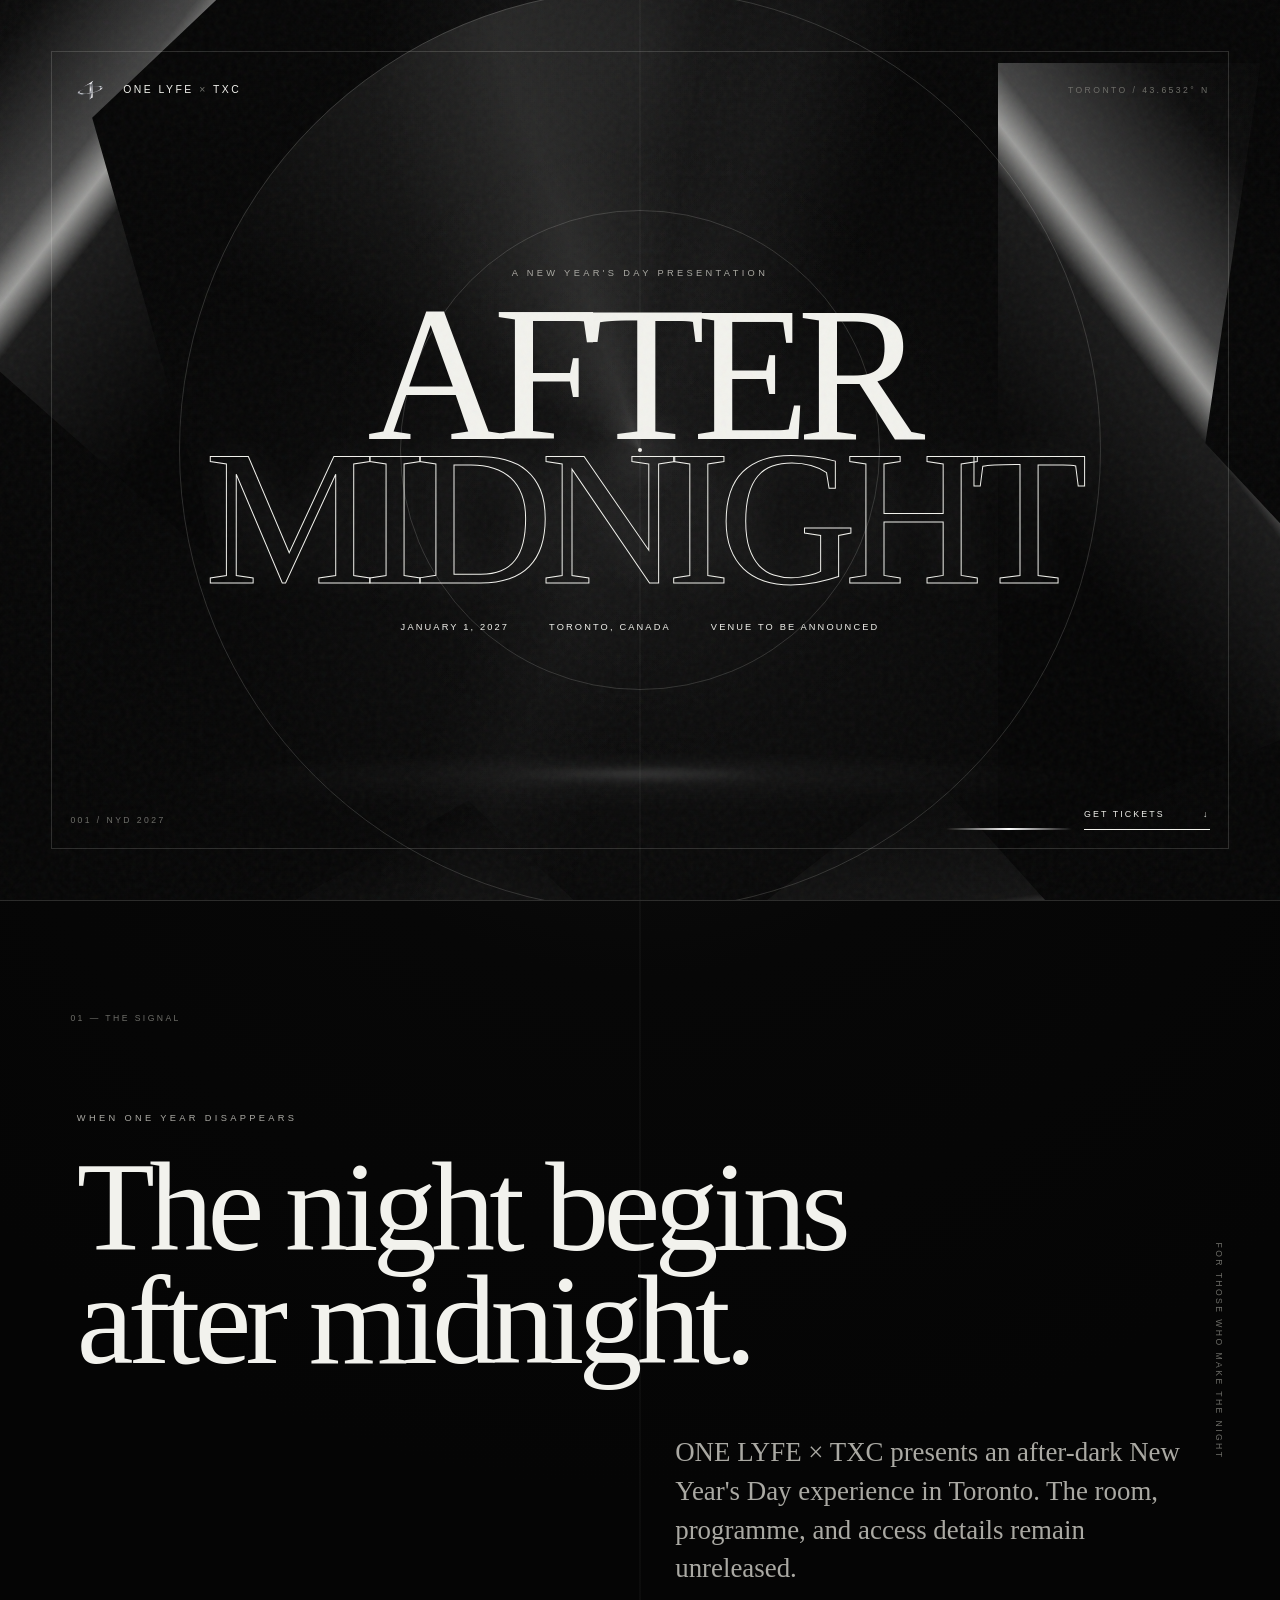
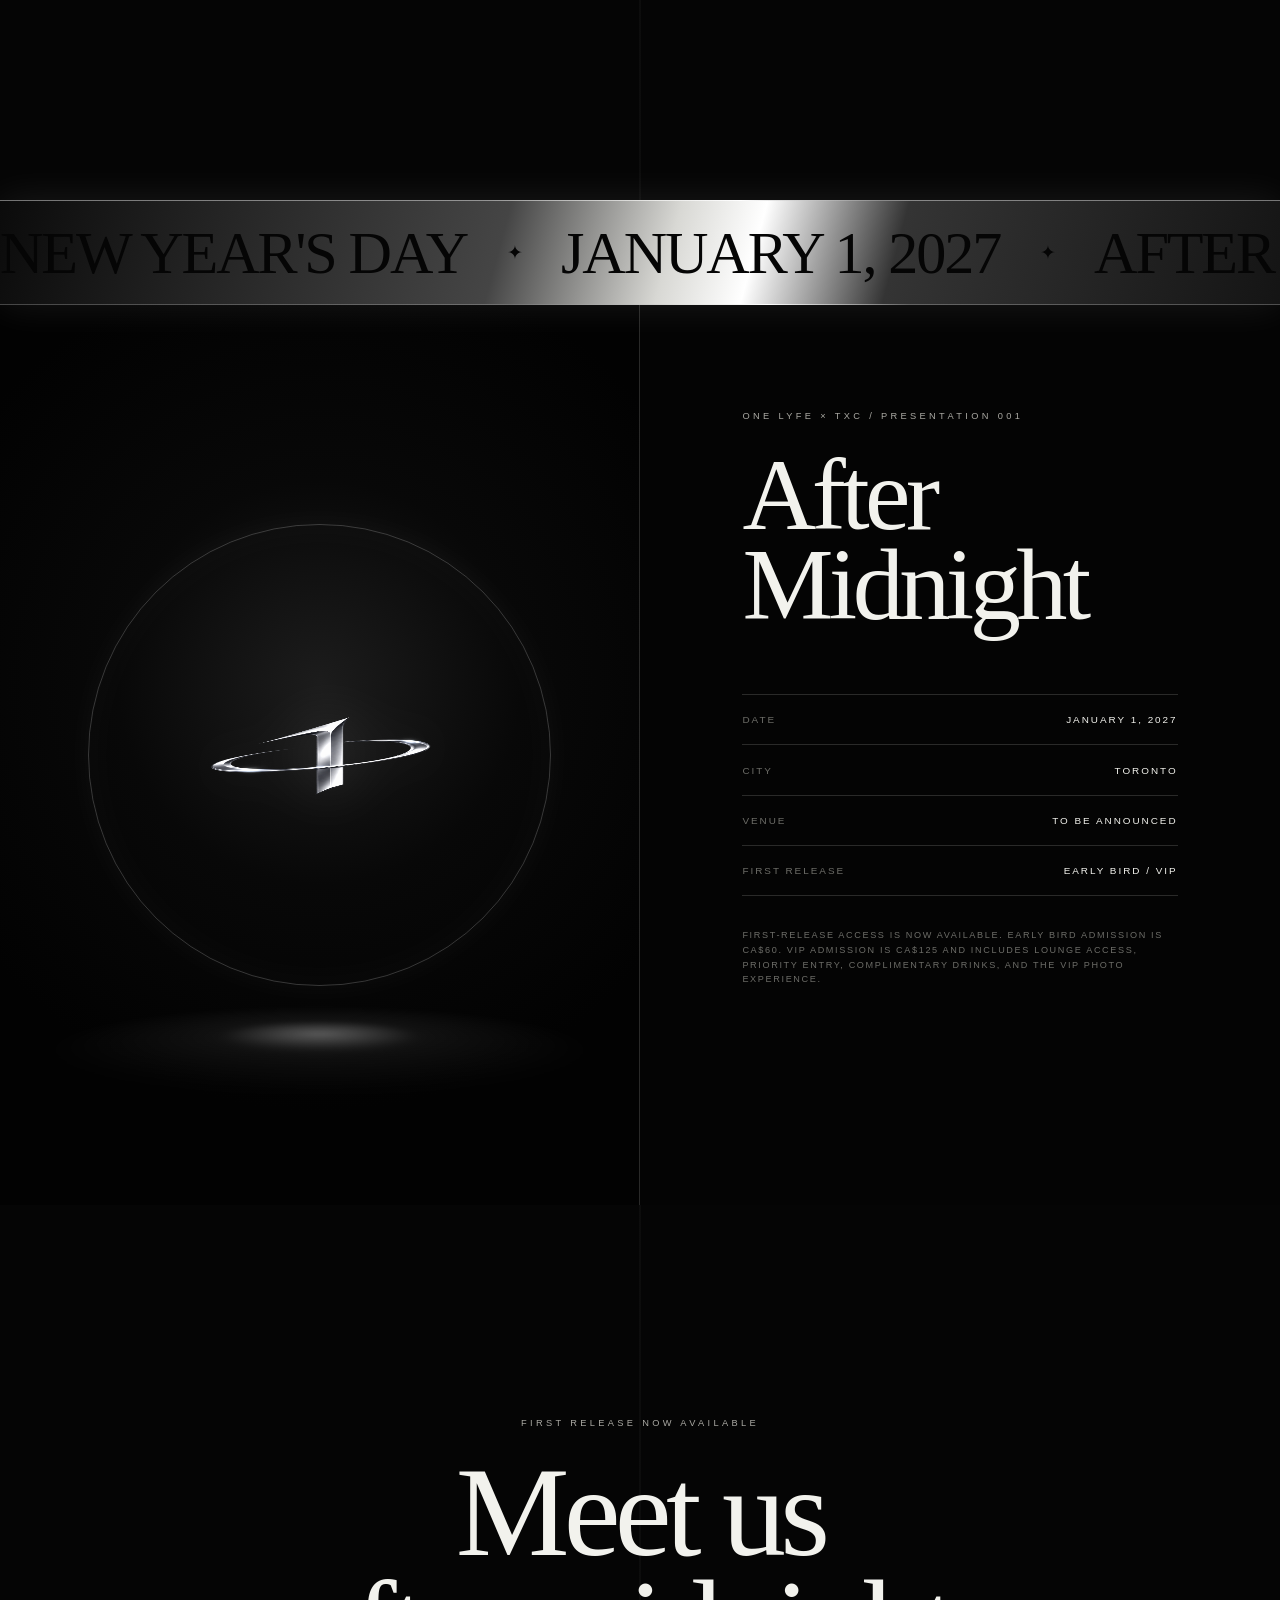
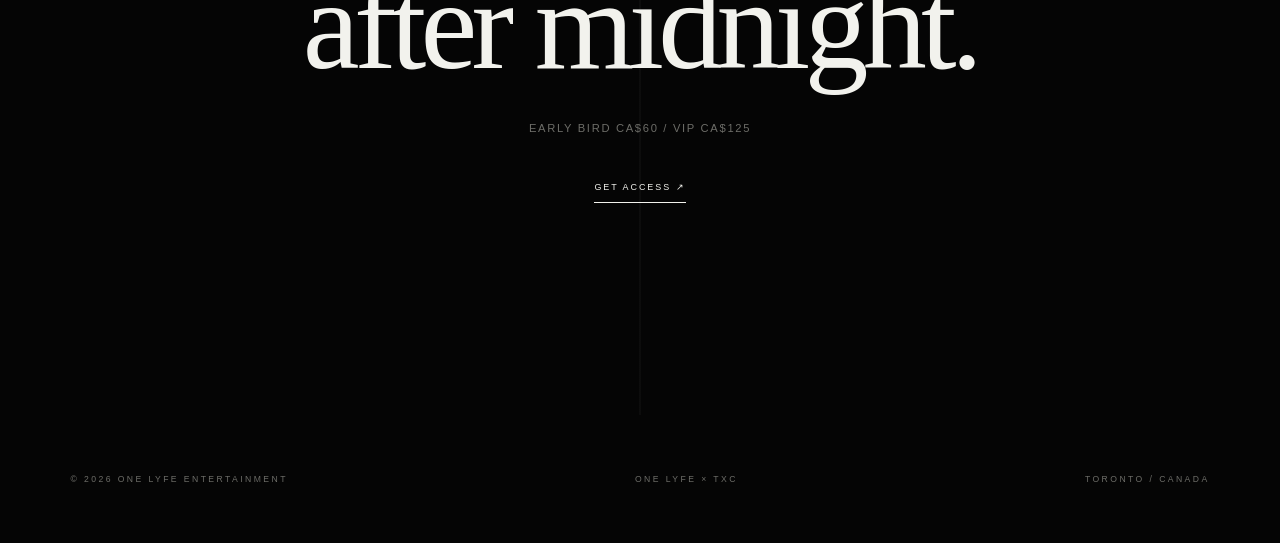
==== index.html @ 166ed33b "Refine ticket button markup" ====
<!doctype html>
<html lang="en">
  <head>
    <meta charset="UTF-8" />
    <meta name="viewport" content="width=device-width, initial-scale=1.0" />
    <meta name="description" content="AFTER MIDNIGHT — a New Year's Day 2027 presentation by ONE LYFE × TXC in Toronto." />
    <meta name="theme-color" content="#050505" />
    <meta property="og:title" content="AFTER MIDNIGHT — ONE LYFE × TXC" />
    <meta property="og:description" content="New Year's Day 2027. Toronto. Details to be announced." />
    <meta property="og:type" content="website" />
    <meta property="og:url" content="https://onelyfetxc.com/" />
    <meta property="og:image" content="https://onelyfetxc.com/orbital-logo.png" />
    <title>AFTER MIDNIGHT — ONE LYFE × TXC</title>
    <link rel="icon" href="orbital-logo.png" type="image/png" />
    <link rel="stylesheet" href="styles.css?v=20261118-1" />
    <script src="https://cdn.tickettailor.com/js/TTWidget.js" defer></script>
    <script src="script.js?v=20261118-1" defer></script>
  </head>
  <body>
    <a class="skip-link" href="#main">Skip to the event</a>
    <div class="experience-intro" aria-hidden="true">
      <img src="orbital-logo.png" alt="" width="120" height="120" />
      <p>Signal acquired</p>
      <span></span>
    </div>
    <div class="scroll-progress" aria-hidden="true"><span></span></div>
    <div class="cursor-aura" aria-hidden="true"></div>
    <div class="chrome-ambience" aria-hidden="true">
      <span class="chrome-fold chrome-fold-a"></span>
      <span class="chrome-fold chrome-fold-b"></span>
      <span class="chrome-fold chrome-fold-c"></span>
      <span class="chrome-horizon"></span>
    </div>
    <div class="grain" aria-hidden="true"></div>
    <header class="site-header">
      <a class="brand" href="#main" aria-label="ONE LYFE × TXC, home">
        <img src="orbital-logo.png" alt="" width="44" height="44" />
        <span>ONE LYFE <i>×</i> TXC</span>
      </a>
      <p>Toronto <span aria-hidden="true">/</span> 43.6532° N</p>
    </header>
    <main id="main">
      <section class="hero" aria-labelledby="event-title">
        <div class="orbit" aria-hidden="true">
          <span class="orbit-ring orbit-ring-outer"></span><span class="orbit-ring orbit-ring-inner"></span>
          <span class="orbit-sweep"></span><span class="orbit-point"></span>
        </div>
        <p class="eyebrow reveal">A New Year's Day presentation</p>
        <h1 id="event-title" class="reveal"><span>After</span><span class="outline">Midnight</span></h1>
        <div class="hero-meta reveal">
          <p>January 1, 2027</p><p>Toronto, Canada</p><p>Venue to be announced</p>
        </div>
        <a class="scroll-cue" href="#tickets"><span>Get tickets</span><span aria-hidden="true">↓</span></a>
        <p class="edition">001 / NYD 2027</p>
      </section>
      <section class="manifesto" id="details" aria-labelledby="manifesto-title">
        <div class="section-index" aria-hidden="true">01 — The signal</div>
        <div class="manifesto-copy">
          <p class="eyebrow" data-reveal>When one year disappears</p>
          <h2 id="manifesto-title" data-reveal>The night begins<br />after midnight.</h2>
          <p class="lede" data-reveal>ONE LYFE × TXC presents an after-dark New Year's Day experience in Toronto. The room, programme, and access details remain unreleased.</p>
        </div>
        <div class="vertical-note" aria-hidden="true">For those who make the night</div>
      </section>
      <div class="date-marquee" aria-hidden="true">
        <div class="date-marquee-track">
          <span>New Year's Day</span><i>✦</i><span>January 1, 2027</span><i>✦</i><span>After Midnight</span><i>✦</i>
          <span>New Year's Day</span><i>✦</i><span>January 1, 2027</span><i>✦</i><span>After Midnight</span><i>✦</i>
        </div>
      </div>
      <section class="event-card" aria-labelledby="event-details-title">
        <div class="event-card-mark" aria-hidden="true"><img src="orbital-logo.png" alt="" width="160" height="160" /></div>
        <div class="event-card-content">
          <p class="eyebrow" data-reveal>ONE LYFE × TXC / Presentation 001</p>
          <h2 id="event-details-title" data-reveal>After Midnight</h2>
          <dl data-reveal>
            <div><dt>Date</dt><dd>January 1, 2027</dd></div>
            <div><dt>City</dt><dd>Toronto</dd></div>
            <div><dt>Venue</dt><dd>To be announced</dd></div>
            <div><dt>First release</dt><dd>Early Bird / VIP</dd></div>
          </dl>
          <p class="status" data-reveal>First-release access is now available. Early Bird admission is CA$60. VIP admission is CA$125 and includes lounge access, priority entry, complimentary drinks, and the VIP photo experience.</p>
          <div class="ticket-actions" id="tickets" data-reveal>
            <a class="ticket-button" href="https://buytickets.at/onelyfetxc/2536275" target="_blank" rel="noopener" onclick="if(window.TTWidget){event.preventDefault();TTWidget.loadEvent('onelyfetxc',2536275,'website_widget');}"><span>Get tickets</span><span aria-hidden="true">↗</span></a>
            <p>Secure checkout and digital tickets by Ticket Tailor.</p>
          </div>
        </div>
      </section>
      <section class="closing" aria-labelledby="closing-title">
        <p class="eyebrow" data-reveal>First release now available</p>
        <h2 id="closing-title" data-reveal>Meet us<br />after midnight.</h2>
        <p data-reveal>Early Bird CA$60 / VIP CA$125</p>
        <a href="https://buytickets.at/onelyfetxc/2536275" target="_blank" rel="noopener" data-reveal onclick="if(window.TTWidget){event.preventDefault();TTWidget.loadEvent('onelyfetxc',2536275,'website_widget');}">Get access <span aria-hidden="true">↗</span></a>
      </section>
    </main>
    <footer class="site-footer">
      <p>© <span data-year>2026</span> ONE LYFE Entertainment</p><p>ONE LYFE × TXC</p><p>Toronto / Canada</p>
    </footer>
  </body>
</html>
---- styles.css ----
:root {
  --black: #050505; --white: #f2f2ed; --silver: #aaa9a3; --muted: #6d6d68;
  --line: rgba(242, 242, 237, 0.16); --edge: clamp(1.25rem, 4vw, 4.5rem);
  --scroll-progress: 0; --pointer-x: 50vw; --pointer-y: 50vh;
  --orbit-x: 0px; --orbit-y: 0px; --orbit-pointer-y: 0px; --title-x: 0px; --title-x-negative: 0px;
  color-scheme: dark;
}
* { box-sizing: border-box; }
html { scroll-behavior: smooth; background: var(--black); }
body { min-width: 20rem; margin: 0; overflow-x: hidden; background: radial-gradient(circle at 50% 15%, #111 0, #070707 26rem, var(--black) 58rem); color: var(--white); font-family: "Helvetica Neue", Helvetica, Arial, sans-serif; -webkit-font-smoothing: antialiased; }
body::before { content: ""; position: fixed; inset: 0; z-index: 20; pointer-events: none; border: 1px solid var(--line); margin: var(--edge); }
a { color: inherit; text-decoration: none; }
img { display: block; max-width: 100%; }
.skip-link { position: fixed; top: 1rem; left: 1rem; z-index: 100; padding: .75rem 1rem; background: var(--white); color: var(--black); transform: translateY(-200%); }
.skip-link:focus { transform: translateY(0); }
.experience-intro { position: fixed; inset: 0; z-index: 60; display: grid; place-content: center; justify-items: center; gap: 1.25rem; background: var(--black); pointer-events: none; animation: intro-exit 2.6s cubic-bezier(.76,0,.24,1) forwards; }
.experience-intro::before, .experience-intro::after { content: ""; position: absolute; inset: 50% auto auto 50%; width: min(38rem, 76vw); aspect-ratio: 1; border: 1px solid var(--line); border-radius: 50%; transform: translate(-50%, -50%) scale(.45); animation: intro-ring 1.7s cubic-bezier(.2,.8,.2,1) forwards; }
.experience-intro::after { width: min(22rem, 48vw); animation-delay: .12s; }
.experience-intro img { position: relative; z-index: 2; width: 6.5rem; animation: intro-mark 1.5s cubic-bezier(.2,.8,.2,1) both; }
.experience-intro p { position: relative; z-index: 2; margin: 0; color: var(--silver); font-size: .55rem; letter-spacing: .38em; text-transform: uppercase; animation: intro-copy 1.3s .2s ease both; }
.experience-intro > span { position: relative; z-index: 2; width: 9rem; height: 1px; overflow: hidden; background: var(--line); }
.experience-intro > span::after { content: ""; position: absolute; inset: 0; background: var(--white); transform: translateX(-100%); animation: intro-load 1.3s .15s cubic-bezier(.76,0,.24,1) forwards; }
.scroll-progress { position: fixed; top: 0; left: 0; right: 0; z-index: 40; height: 2px; pointer-events: none; }
.scroll-progress span { display: block; width: 100%; height: 100%; background: var(--white); transform: scaleX(var(--scroll-progress)); transform-origin: left; }
.cursor-aura { position: fixed; inset: 0; z-index: 1; pointer-events: none; opacity: .55; background: radial-gradient(30rem circle at var(--pointer-x) var(--pointer-y), rgba(255,255,255,.055), transparent 68%); transition: opacity .4s ease; }
.chrome-ambience { position: fixed; inset: 0; z-index: 0; overflow: hidden; pointer-events: none; isolation: isolate; }
.chrome-ambience::before { content: ""; position: absolute; inset: 0; background: radial-gradient(ellipse at 50% 5%, rgba(255,255,255,.08), transparent 31%), linear-gradient(112deg, transparent 43%, rgba(255,255,255,.025) 50%, transparent 57%); mix-blend-mode: screen; }
.chrome-fold { position: absolute; display: block; opacity: .64; background: linear-gradient(128deg, #020202 4%, #121212 28%, #686868 43%, #f2f2ef 47%, #262626 51%, #050505 72%); filter: drop-shadow(0 0 1.2rem rgba(255,255,255,.08)); }
.chrome-fold-a { top: -15%; left: -12%; width: 40vw; height: 78vh; clip-path: polygon(0 0, 100% 0, 48% 36%, 73% 100%, 22% 67%); animation: chrome-drift-a 14s ease-in-out infinite alternate; }
.chrome-fold-b { top: 7%; right: -14%; width: 36vw; height: 88vh; clip-path: polygon(43% 0, 100% 0, 100% 100%, 7% 78%, 55% 48%); transform: scaleX(-1); animation: chrome-drift-b 17s ease-in-out infinite alternate; }
.chrome-fold-c { left: 8%; bottom: -29%; width: 84vw; height: 45vh; opacity: .34; clip-path: polygon(0 63%, 34% 11%, 52% 56%, 77% 4%, 100% 72%, 100% 100%, 0 100%); background: linear-gradient(173deg, #050505 20%, #2d2d2d 47%, #f7f7f4 51%, #242424 55%, #030303 74%); animation: chrome-drift-c 12s ease-in-out infinite alternate; }
.chrome-horizon { position: absolute; left: 8%; right: 8%; bottom: 5%; height: 18%; opacity: .36; background: radial-gradient(ellipse at center, rgba(255,255,255,.55) 0, rgba(255,255,255,.09) 18%, transparent 58%); filter: blur(10px); transform: perspective(280px) rotateX(69deg); }
.site-header, main, .site-footer { position: relative; z-index: 2; }
.grain { position: fixed; inset: 0; z-index: 19; opacity: .16; pointer-events: none; background-image: url("data:image/svg+xml,%3Csvg viewBox='0 0 180 180' xmlns='http://www.w3.org/2000/svg'%3E%3Cfilter id='n'%3E%3CfeTurbulence type='fractalNoise' baseFrequency='.9' numOctaves='4' stitchTiles='stitch'/%3E%3C/filter%3E%3Crect width='100%25' height='100%25' filter='url(%23n)' opacity='.28'/%3E%3C/svg%3E"); }
.site-header { position: absolute; top: calc(var(--edge) + 1.15rem); left: calc(var(--edge) + 1.2rem); right: calc(var(--edge) + 1.2rem); z-index: 10; display: flex; align-items: center; justify-content: space-between; }
.brand { display: inline-flex; align-items: center; gap: .8rem; font-size: .65rem; font-weight: 500; letter-spacing: .24em; }
.brand img { width: 2.5rem; height: 2.5rem; object-fit: cover; }
.brand i { color: var(--muted); font-style: normal; }
.site-header > p, .site-footer, .edition, .section-index, .vertical-note { margin: 0; color: var(--muted); font-size: .54rem; letter-spacing: .28em; text-transform: uppercase; }
.hero { position: relative; min-height: 100svh; display: grid; align-content: center; justify-items: center; padding: calc(var(--edge) + 6rem) calc(var(--edge) + 2rem); overflow: hidden; isolation: isolate; text-align: center; }
.hero::before, .manifesto::before, .closing::before { content: ""; position: absolute; inset: 0; pointer-events: none; background: linear-gradient(90deg, transparent 49.95%, var(--line) 50%, transparent 50.05%); }
.eyebrow { position: relative; z-index: 2; margin: 0; color: var(--silver); font-size: .58rem; font-weight: 500; letter-spacing: .36em; text-transform: uppercase; }
.hero h1 { position: relative; z-index: 2; margin: 2.2rem 0 2.5rem; font-family: Didot, "Bodoni 72", "Times New Roman", serif; font-size: clamp(5rem, 15vw, 13.5rem); font-weight: 400; line-height: .65; letter-spacing: -.065em; text-transform: uppercase; }
.hero h1 span { display: block; transition: transform .8s cubic-bezier(.2,.8,.2,1); }
.hero h1 span:first-child { transform: translateX(var(--title-x)); }
.hero h1 span:last-child { transform: translateX(var(--title-x-negative)); }
.hero h1 .outline { margin-top: .1em; color: transparent; -webkit-text-stroke: 1px var(--white); text-shadow: 0 0 2.5rem rgba(255,255,255,.08); }
.hero-meta { position: relative; z-index: 2; display: flex; gap: 2.5rem; }
.hero-meta p { margin: 0; font-size: .58rem; letter-spacing: .23em; text-transform: uppercase; }
.orbit { position: absolute; inset: 0; display: grid; place-items: center; z-index: 0; transform: translate3d(var(--orbit-x), calc(var(--orbit-y) + var(--orbit-pointer-y)), 0); transition: transform .9s cubic-bezier(.2,.8,.2,1); will-change: transform; }
.orbit-ring { position: absolute; border: 1px solid var(--line); border-radius: 50%; }
.orbit-ring-outer { width: min(72vw, 58rem); aspect-ratio: 1; }
.orbit-ring-inner { width: min(38vw, 30rem); aspect-ratio: 1; }
.orbit-sweep { position: absolute; width: min(72vw, 58rem); aspect-ratio: 1; border-radius: 50%; background: conic-gradient(from 10deg, transparent 0 78%, rgba(242,242,237,.11) 92%, transparent 100%); animation: rotate 18s linear infinite; }
.orbit-point { width: 4px; height: 4px; border-radius: 50%; background: var(--white); box-shadow: 0 0 2.5rem 1rem rgba(255,255,255,.16); }
.scroll-cue { position: absolute; right: calc(var(--edge) + 1.2rem); bottom: calc(var(--edge) + 1.15rem); z-index: 2; display: flex; gap: 2.4rem; padding-bottom: .65rem; border-bottom: 1px solid var(--white); font-size: .55rem; letter-spacing: .24em; text-transform: uppercase; }
.scroll-cue::after { content: ""; position: absolute; left: 0; right: 0; bottom: -1px; height: 2px; background: linear-gradient(90deg, transparent, #fff, transparent); transform: translateX(-110%); animation: cue-glint 3.4s ease-in-out infinite; }
.edition { position: absolute; left: calc(var(--edge) + 1.2rem); bottom: calc(var(--edge) + 1.5rem); z-index: 2; }
.manifesto { position: relative; min-height: 100svh; display: grid; place-items: center; padding: 8rem max(var(--edge), 2rem); border-top: 1px solid var(--line); overflow: hidden; }
.manifesto-copy { position: relative; z-index: 2; width: min(72rem, 88vw); }
.manifesto h2, .closing h2, .event-card h2 { margin: 1.8rem 0 0; font-family: Didot, "Bodoni 72", "Times New Roman", serif; font-size: clamp(4rem, 10vw, 10rem); font-weight: 400; line-height: .88; letter-spacing: -.045em; }
.lede { width: min(33rem, 80%); margin: 3.5rem 0 0 auto; color: var(--silver); font-family: Didot, "Bodoni 72", "Times New Roman", serif; font-size: clamp(1.2rem, 2.1vw, 1.8rem); line-height: 1.45; }
.section-index { position: absolute; top: 7rem; left: calc(var(--edge) + 1.2rem); }
.vertical-note { position: absolute; right: calc(var(--edge) + .6rem); transform: rotate(90deg) translateX(50%); transform-origin: right center; }
.date-marquee { position: relative; z-index: 3; overflow: hidden; border-top: 1px solid rgba(255,255,255,.42); border-bottom: 1px solid rgba(255,255,255,.24); background: linear-gradient(105deg, #0b0b0b 0%, #454545 18%, #d8d8d4 24%, #fff 27%, #343434 32%, #101010 48%, #a5a5a2 68%, #f4f4f0 72%, #1b1b1b 78%, #080808 100%); background-size: 220% 100%; color: #050505; animation: chrome-shimmer 9s ease-in-out infinite alternate; box-shadow: 0 0 2.5rem rgba(255,255,255,.09); }
.date-marquee-track { width: max-content; display: flex; align-items: center; gap: 2.5rem; padding: 1.35rem 0; font-family: Didot, "Bodoni 72", "Times New Roman", serif; font-size: clamp(2.2rem, 4.7vw, 5.3rem); line-height: 1; letter-spacing: -.035em; text-transform: uppercase; animation: marquee 22s linear infinite; }
.date-marquee-track span { white-space: nowrap; }
.date-marquee-track i { font-family: inherit; font-size: .32em; font-style: normal; }
.event-card { min-height: 100svh; display: grid; grid-template-columns: 1fr 1fr; background: rgba(5,5,5,.82); backdrop-filter: blur(16px); }
.event-card-mark { position: relative; display: grid; place-items: center; overflow: hidden; border-right: 1px solid var(--line); background: radial-gradient(circle at 50% 42%, #1c1c1c 0, #080808 33%, #020202 70%); }
.event-card-mark::before { content: ""; position: absolute; width: 72%; aspect-ratio: 1; border: 1px solid rgba(255,255,255,.2); border-radius: 50%; box-shadow: inset 0 0 3rem rgba(255,255,255,.03), 0 0 2rem rgba(255,255,255,.04); animation: mark-pulse 7s ease-in-out infinite; }
.event-card-mark::after { content: ""; position: absolute; left: 8%; right: 8%; bottom: 7%; height: 24%; background: radial-gradient(ellipse at center, rgba(255,255,255,.35), rgba(255,255,255,.055) 26%, transparent 66%); filter: blur(7px); transform: perspective(250px) rotateX(68deg); animation: floor-breathe 6s ease-in-out infinite; }
.event-card-mark img { position: relative; z-index: 2; width: min(22rem, 70%); filter: contrast(1.2) drop-shadow(0 0 1.8rem rgba(255,255,255,.16)); animation: mark-float 6s ease-in-out infinite; }
.event-card-content { align-self: center; padding: clamp(3rem, 8vw, 9rem); }
.event-card h2 { font-size: clamp(4rem, 8vw, 8rem); }
dl { margin: 4rem 0 0; border-top: 1px solid var(--line); }
dl div { display: grid; grid-template-columns: 8rem 1fr; gap: 2rem; padding: 1.2rem 0; border-bottom: 1px solid var(--line); }
dt, dd { margin: 0; font-size: .62rem; letter-spacing: .2em; text-transform: uppercase; }
dt { color: var(--muted); }
dd { text-align: right; }
.status { margin: 2rem 0 0; color: var(--muted); font-size: .57rem; line-height: 1.6; letter-spacing: .18em; text-transform: uppercase; }

.ticket-actions { margin-top: 2.2rem; }
.ticket-button { position: relative; display: flex; align-items: center; justify-content: space-between; gap: 2rem; width: 100%; padding: 1.2rem 1.35rem; overflow: hidden; border: 1px solid rgba(255,255,255,.55); background: var(--white); color: var(--black); font-size: .62rem; font-weight: 600; letter-spacing: .24em; text-transform: uppercase; transition: color .35s ease, background .35s ease, border-color .35s ease; }
.ticket-button::before { content: ""; position: absolute; inset: 0; background: linear-gradient(105deg, #111 0%, #858585 42%, #f7f7f4 49%, #383838 57%, #080808 100%); transform: translateX(-102%); transition: transform .55s cubic-bezier(.16,1,.3,1); }
.ticket-button span, .ticket-button::after { position: relative; z-index: 1; }
.ticket-button::after { content: "GET TICKETS"; }
.ticket-button:hover, .ticket-button:focus-visible { color: var(--white); border-color: var(--white); background: #111; }
.ticket-button:hover::before, .ticket-button:focus-visible::before { transform: translateX(0); }
.ticket-actions > p { margin: .85rem 0 0; color: var(--muted); font-size: .5rem; line-height: 1.6; letter-spacing: .17em; text-transform: uppercase; }

.closing { position: relative; min-height: 90svh; display: grid; place-content: center; padding: 8rem max(var(--edge), 2rem); text-align: center; overflow: hidden; }
.closing h2 { position: relative; z-index: 2; }
.closing h2 + p { position: relative; z-index: 2; margin: 2.5rem 0 0; color: var(--muted); font-size: .7rem; letter-spacing: .15em; text-transform: uppercase; }
.closing a { position: relative; z-index: 2; width: max-content; margin: 3rem auto 0; padding-bottom: .65rem; border-bottom: 1px solid var(--white); font-size: .56rem; letter-spacing: .22em; text-transform: uppercase; }
.site-footer { min-height: 8rem; display: flex; align-items: center; justify-content: space-between; gap: 1rem; padding: 2rem calc(var(--edge) + 1.2rem); }
.site-footer p { margin: 0; }
.js [data-reveal] { opacity: 0; transform: translateY(2.5rem); transition: opacity .9s ease, transform 1.1s cubic-bezier(.16,1,.3,1); }
.js [data-reveal].is-visible { opacity: 1; transform: translateY(0); }
.js [data-reveal]:nth-child(2) { transition-delay: .08s; }
.js [data-reveal]:nth-child(3) { transition-delay: .16s; }
.reveal { animation: arrive 1.2s cubic-bezier(.2,.8,.2,1) both; }
.hero h1 { animation-delay: .12s; }
.hero-meta { animation-delay: .24s; }
@keyframes arrive { from { opacity: 0; transform: translateY(1.2rem); } to { opacity: 1; transform: translateY(0); } }
@keyframes rotate { to { transform: rotate(360deg); } }
@keyframes intro-exit { 0%, 70% { opacity: 1; visibility: visible; } 99% { opacity: 0; visibility: visible; } 100% { opacity: 0; visibility: hidden; } }
@keyframes intro-ring { from { opacity: 0; transform: translate(-50%, -50%) scale(.35); } to { opacity: 1; transform: translate(-50%, -50%) scale(1); } }
@keyframes intro-mark { from { opacity: 0; transform: scale(.6) rotate(-18deg); } to { opacity: 1; transform: scale(1) rotate(0); } }
@keyframes intro-copy { from { opacity: 0; letter-spacing: .8em; } to { opacity: 1; letter-spacing: .38em; } }
@keyframes intro-load { to { transform: translateX(0); } }
@keyframes marquee { to { transform: translateX(-50%); } }
@keyframes mark-pulse { 0%, 100% { transform: scale(.86); opacity: .35; } 50% { transform: scale(1.12); opacity: .9; } }
@keyframes mark-float { 0%, 100% { transform: translateY(-.8rem) rotate(-1.5deg); } 50% { transform: translateY(.8rem) rotate(1.5deg); } }
@keyframes floor-breathe { 0%, 100% { opacity: .36; transform: perspective(250px) rotateX(68deg) scale(.92); } 50% { opacity: .82; transform: perspective(250px) rotateX(68deg) scale(1.06); } }
@keyframes chrome-drift-a { to { transform: translate3d(2vw, 2vh, 0) rotate(1.5deg); } }
@keyframes chrome-drift-b { to { transform: translate3d(-2vw, 1.5vh, 0) scaleX(-1) rotate(-1deg); } }
@keyframes chrome-drift-c { to { transform: translate3d(0, -2vh, 0) scale(1.02); } }
@keyframes chrome-shimmer { from { background-position: 0% 50%; } to { background-position: 100% 50%; } }
@keyframes cue-glint { 0%, 45% { transform: translateX(-110%); } 75%, 100% { transform: translateX(110%); } }
:focus-visible { outline: 2px solid currentColor; outline-offset: 5px; }
@media (max-width: 760px) {
  :root { --edge: .8rem; }
  body::before { margin: var(--edge); }
  .site-header { top: 1.6rem; left: 1.65rem; right: 1.65rem; }
  .site-header > p { display: none; }
  .cursor-aura { display: none; }
  .chrome-fold-a { left: -38%; width: 82vw; opacity: .42; }
  .chrome-fold-b { right: -42%; width: 78vw; opacity: .42; }
  .chrome-fold-c { left: -18%; width: 136vw; opacity: .26; }
  .experience-intro img { width: 5rem; }
  .hero { padding: 8rem 1.6rem 9rem; }
  .hero h1 { font-size: clamp(3.6rem, 18vw, 5.75rem); line-height: .72; }
  .hero h1 .outline { margin: .1em 0 0; }
  .hero-meta { flex-direction: column; gap: .7rem; }
  .hero-meta p:nth-child(3) { color: var(--muted); }
  .orbit-ring-outer, .orbit-sweep { width: 120vw; }
  .orbit-ring-inner { width: 72vw; }
  .edition { display: none; }
  .scroll-cue { right: 1.7rem; left: 1.7rem; justify-content: space-between; }
  .manifesto { padding-left: 2rem; padding-right: 2rem; }
  .manifesto-copy { width: 100%; }
  .manifesto h2 { font-size: clamp(3.6rem, 17vw, 6rem); }
  .lede { width: 92%; margin-top: 2.5rem; }
  .section-index { top: 3rem; left: 2rem; }
  .vertical-note { display: none; }
  .event-card { grid-template-columns: 1fr; }
  .event-card-mark { min-height: 55svh; border-right: 0; border-bottom: 1px solid var(--line); }
  .event-card-mark img { width: min(15rem, 70%); }
  .event-card-content { padding: 5rem 2rem; }
  .event-card h2 { font-size: clamp(3.8rem, 17vw, 6rem); }
  dl div { grid-template-columns: 6rem 1fr; gap: 1rem; }
  .closing h2 { font-size: clamp(4rem, 18vw, 6.5rem); }
  .site-footer { min-height: 10rem; flex-direction: column; justify-content: center; text-align: center; }
  .site-footer p:nth-child(2) { order: -1; color: var(--silver); }
}
@media (prefers-reduced-motion: reduce) {
  html { scroll-behavior: auto; }
  *, *::before, *::after { animation-duration: .01ms !important; animation-iteration-count: 1 !important; }
  .experience-intro { display: none; }
  .orbit, .hero h1 span { transform: none !important; transition: none !important; }
  .js [data-reveal] { opacity: 1; transform: none; transition: none; }
}
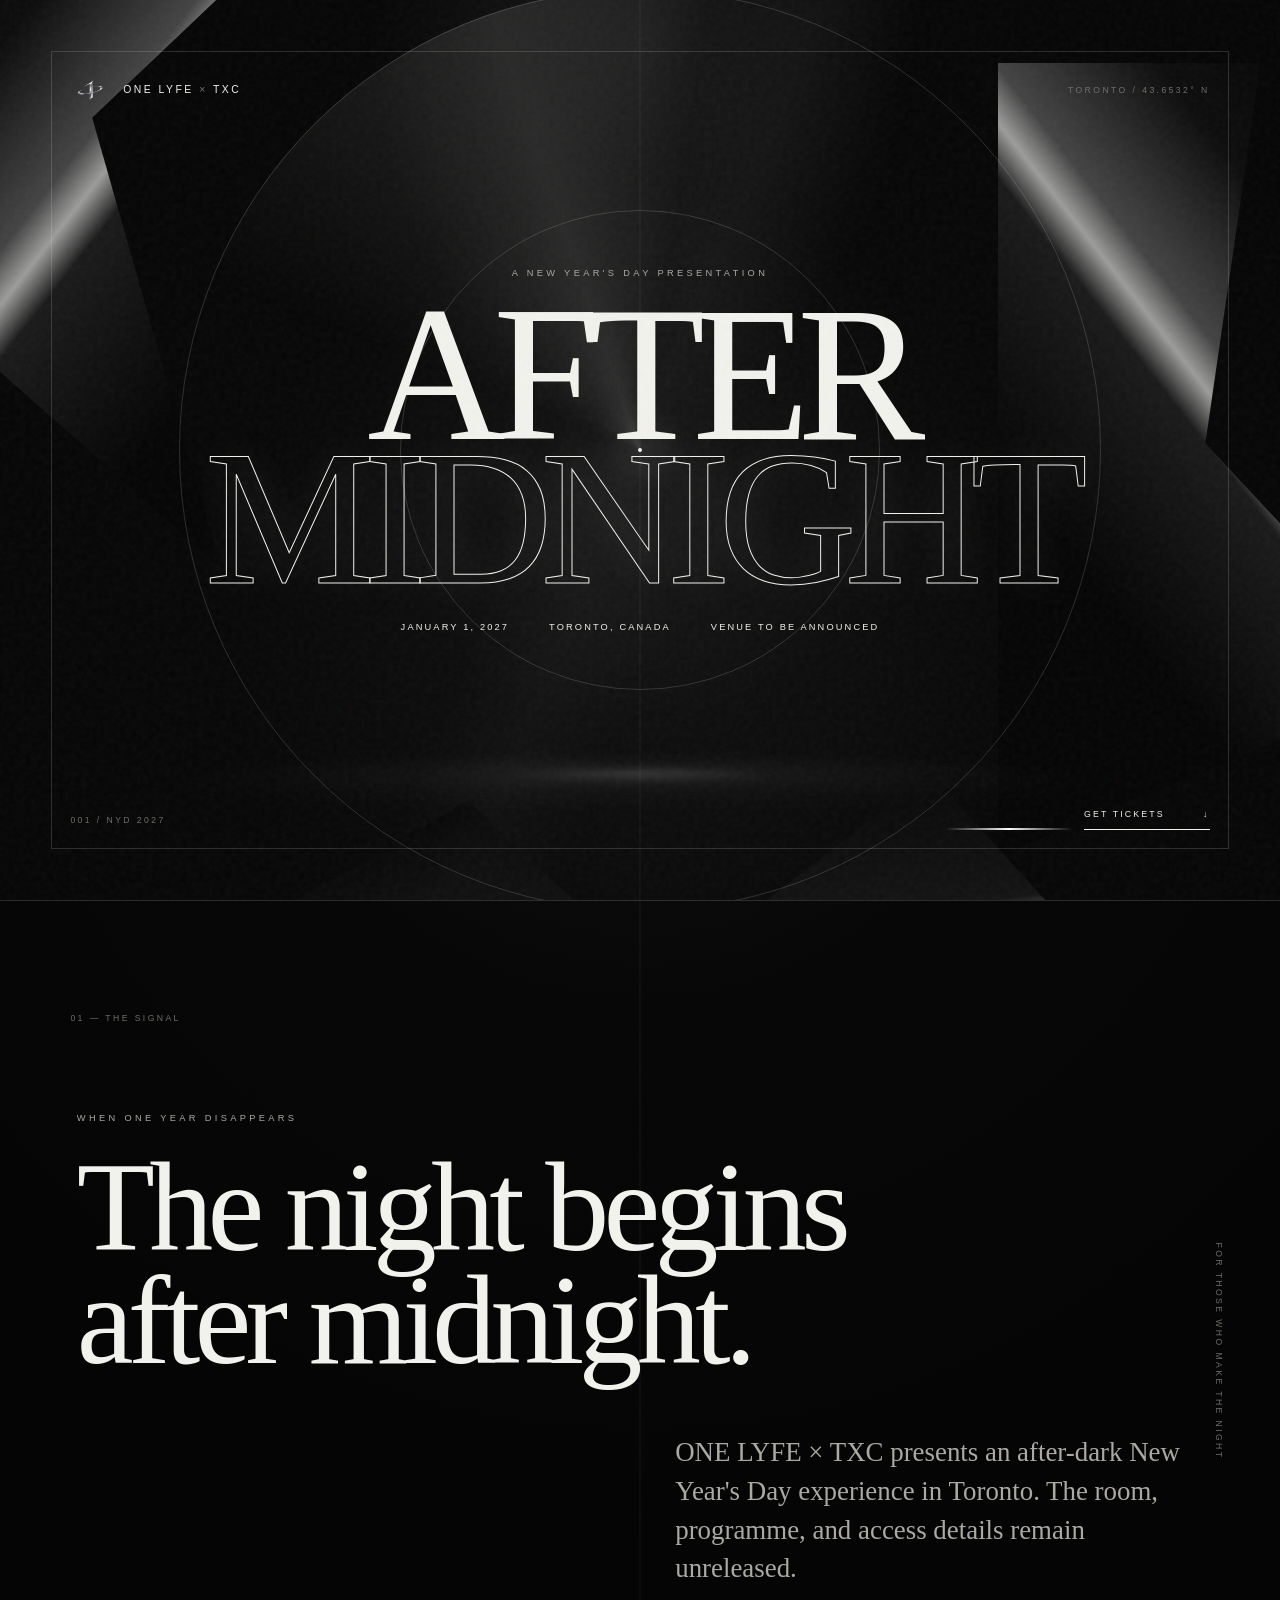
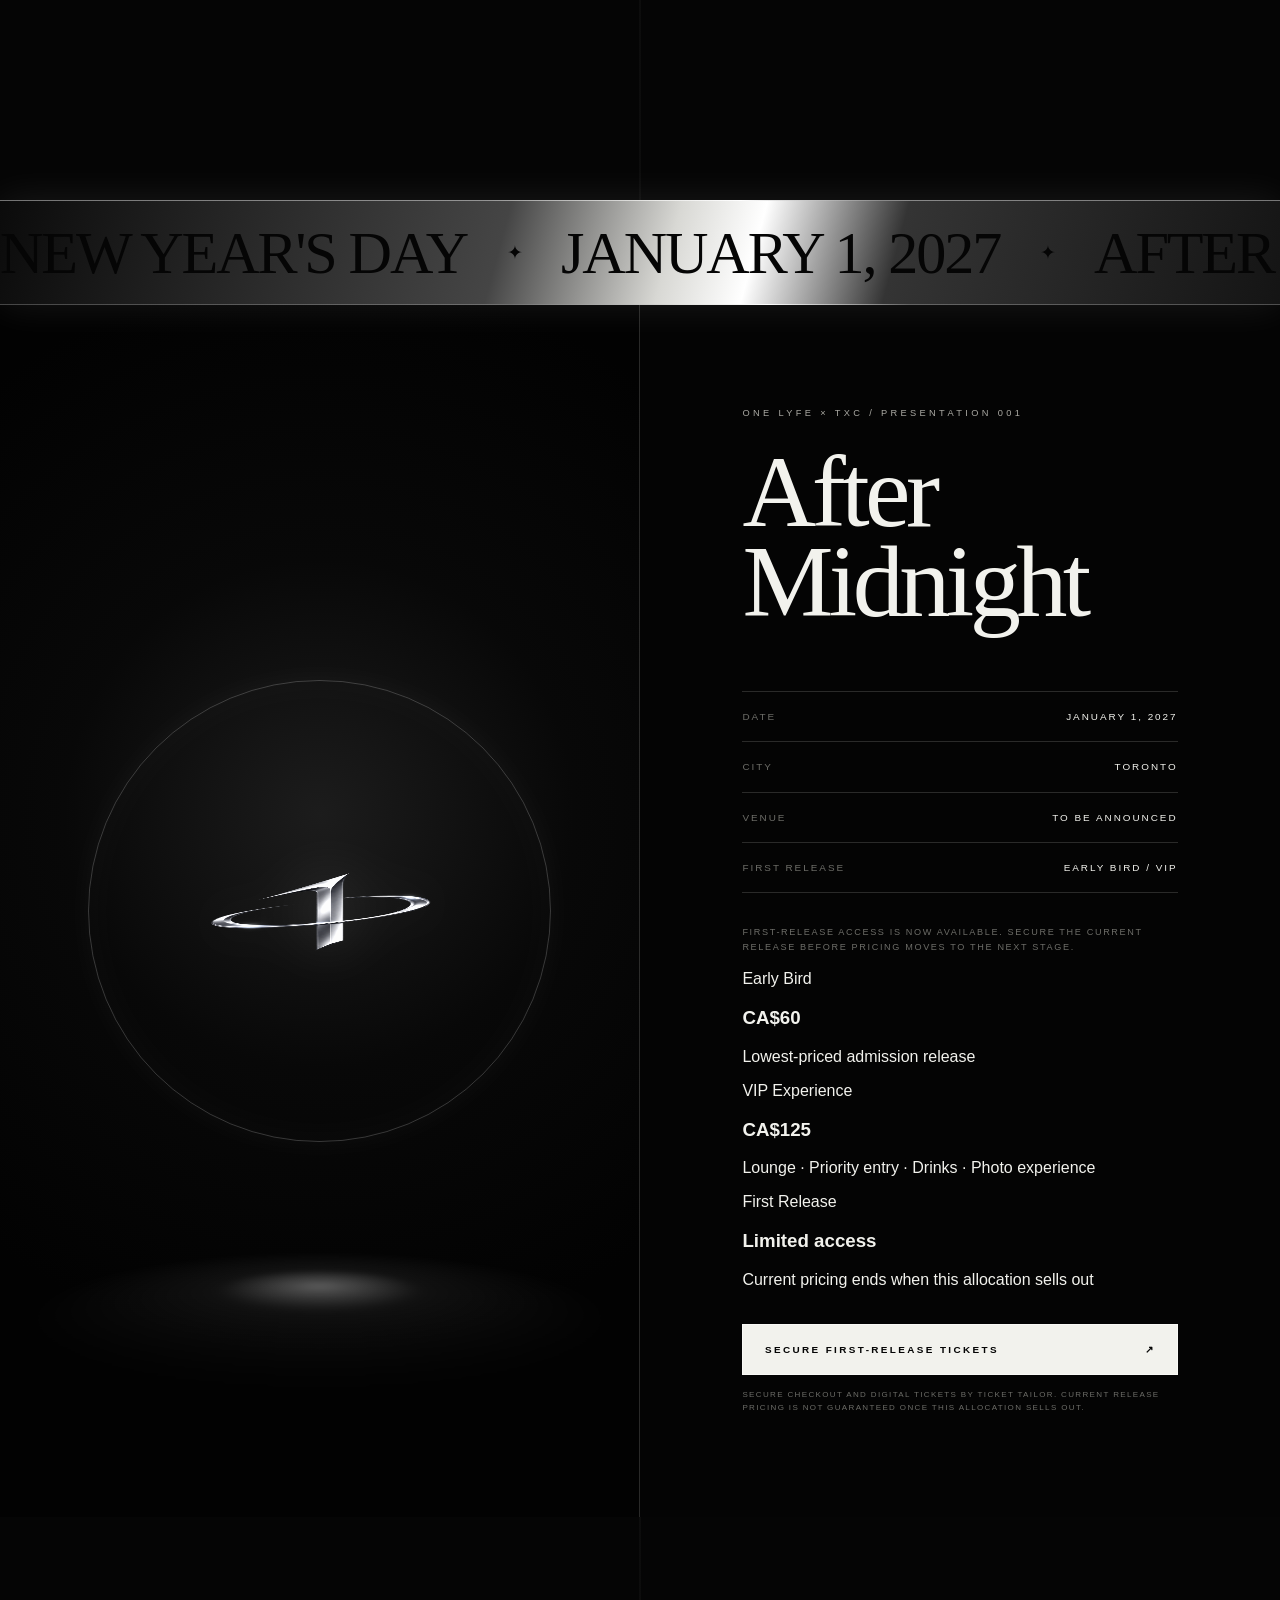
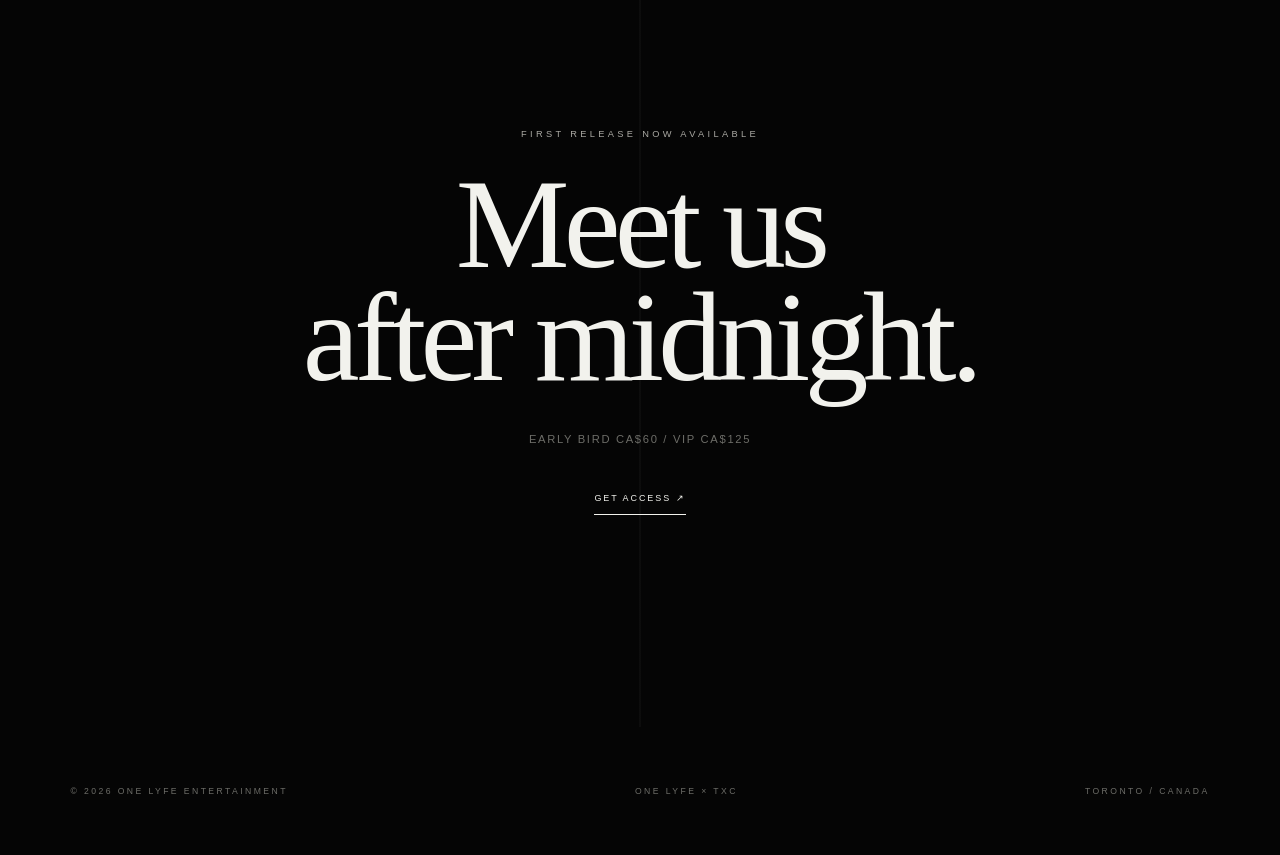
==== commit 488cac46: "Add first-release ticket incentives" ====
--- a/index.html
+++ b/index.html
@@ -12,7 +12,7 @@
     <meta property="og:image" content="https://onelyfetxc.com/orbital-logo.png" />
     <title>AFTER MIDNIGHT — ONE LYFE × TXC</title>
     <link rel="icon" href="orbital-logo.png" type="image/png" />
-    <link rel="stylesheet" href="styles.css?v=20261118-1" />
+    <link rel="stylesheet" href="styles.css?v=20261118-2" />
     <script src="https://cdn.tickettailor.com/js/TTWidget.js" defer></script>
     <script src="script.js?v=20261118-1" defer></script>
   </head>
@@ -79,10 +79,27 @@
             <div><dt>Venue</dt><dd>To be announced</dd></div>
             <div><dt>First release</dt><dd>Early Bird / VIP</dd></div>
           </dl>
-          <p class="status" data-reveal>First-release access is now available. Early Bird admission is CA$60. VIP admission is CA$125 and includes lounge access, priority entry, complimentary drinks, and the VIP photo experience.</p>
+          <p class="status" data-reveal>First-release access is now available. Secure the current release before pricing moves to the next stage.</p>
+          <div class="ticket-incentives" data-reveal>
+            <article>
+              <p>Early Bird</p>
+              <h3>CA$60</h3>
+              <span>Lowest-priced admission release</span>
+            </article>
+            <article>
+              <p>VIP Experience</p>
+              <h3>CA$125</h3>
+              <span>Lounge · Priority entry · Drinks · Photo experience</span>
+            </article>
+            <article class="release-note">
+              <p>First Release</p>
+              <h3>Limited access</h3>
+              <span>Current pricing ends when this allocation sells out</span>
+            </article>
+          </div>
           <div class="ticket-actions" id="tickets" data-reveal>
-            <a class="ticket-button" href="https://buytickets.at/onelyfetxc/2536275" target="_blank" rel="noopener" onclick="if(window.TTWidget){event.preventDefault();TTWidget.loadEvent('onelyfetxc',2536275,'website_widget');}"><span>Get tickets</span><span aria-hidden="true">↗</span></a>
-            <p>Secure checkout and digital tickets by Ticket Tailor.</p>
+            <a class="ticket-button" href="https://buytickets.at/onelyfetxc/2536275" target="_blank" rel="noopener" onclick="if(window.TTWidget){event.preventDefault();TTWidget.loadEvent('onelyfetxc',2536275,'website_widget');}"><span>Secure first-release tickets</span><span aria-hidden="true">↗</span></a>
+            <p>Secure checkout and digital tickets by Ticket Tailor. Current release pricing is not guaranteed once this allocation sells out.</p>
           </div>
         </div>
       </section>
--- a/styles.css
+++ b/styles.css
@@ -83,8 +83,7 @@
 .ticket-actions { margin-top: 2.2rem; }
 .ticket-button { position: relative; display: flex; align-items: center; justify-content: space-between; gap: 2rem; width: 100%; padding: 1.2rem 1.35rem; overflow: hidden; border: 1px solid rgba(255,255,255,.55); background: var(--white); color: var(--black); font-size: .62rem; font-weight: 600; letter-spacing: .24em; text-transform: uppercase; transition: color .35s ease, background .35s ease, border-color .35s ease; }
 .ticket-button::before { content: ""; position: absolute; inset: 0; background: linear-gradient(105deg, #111 0%, #858585 42%, #f7f7f4 49%, #383838 57%, #080808 100%); transform: translateX(-102%); transition: transform .55s cubic-bezier(.16,1,.3,1); }
-.ticket-button span, .ticket-button::after { position: relative; z-index: 1; }
-.ticket-button::after { content: "GET TICKETS"; }
+.ticket-button span { position: relative; z-index: 1; }
 .ticket-button:hover, .ticket-button:focus-visible { color: var(--white); border-color: var(--white); background: #111; }
 .ticket-button:hover::before, .ticket-button:focus-visible::before { transform: translateX(0); }
 .ticket-actions > p { margin: .85rem 0 0; color: var(--muted); font-size: .5rem; line-height: 1.6; letter-spacing: .17em; text-transform: uppercase; }
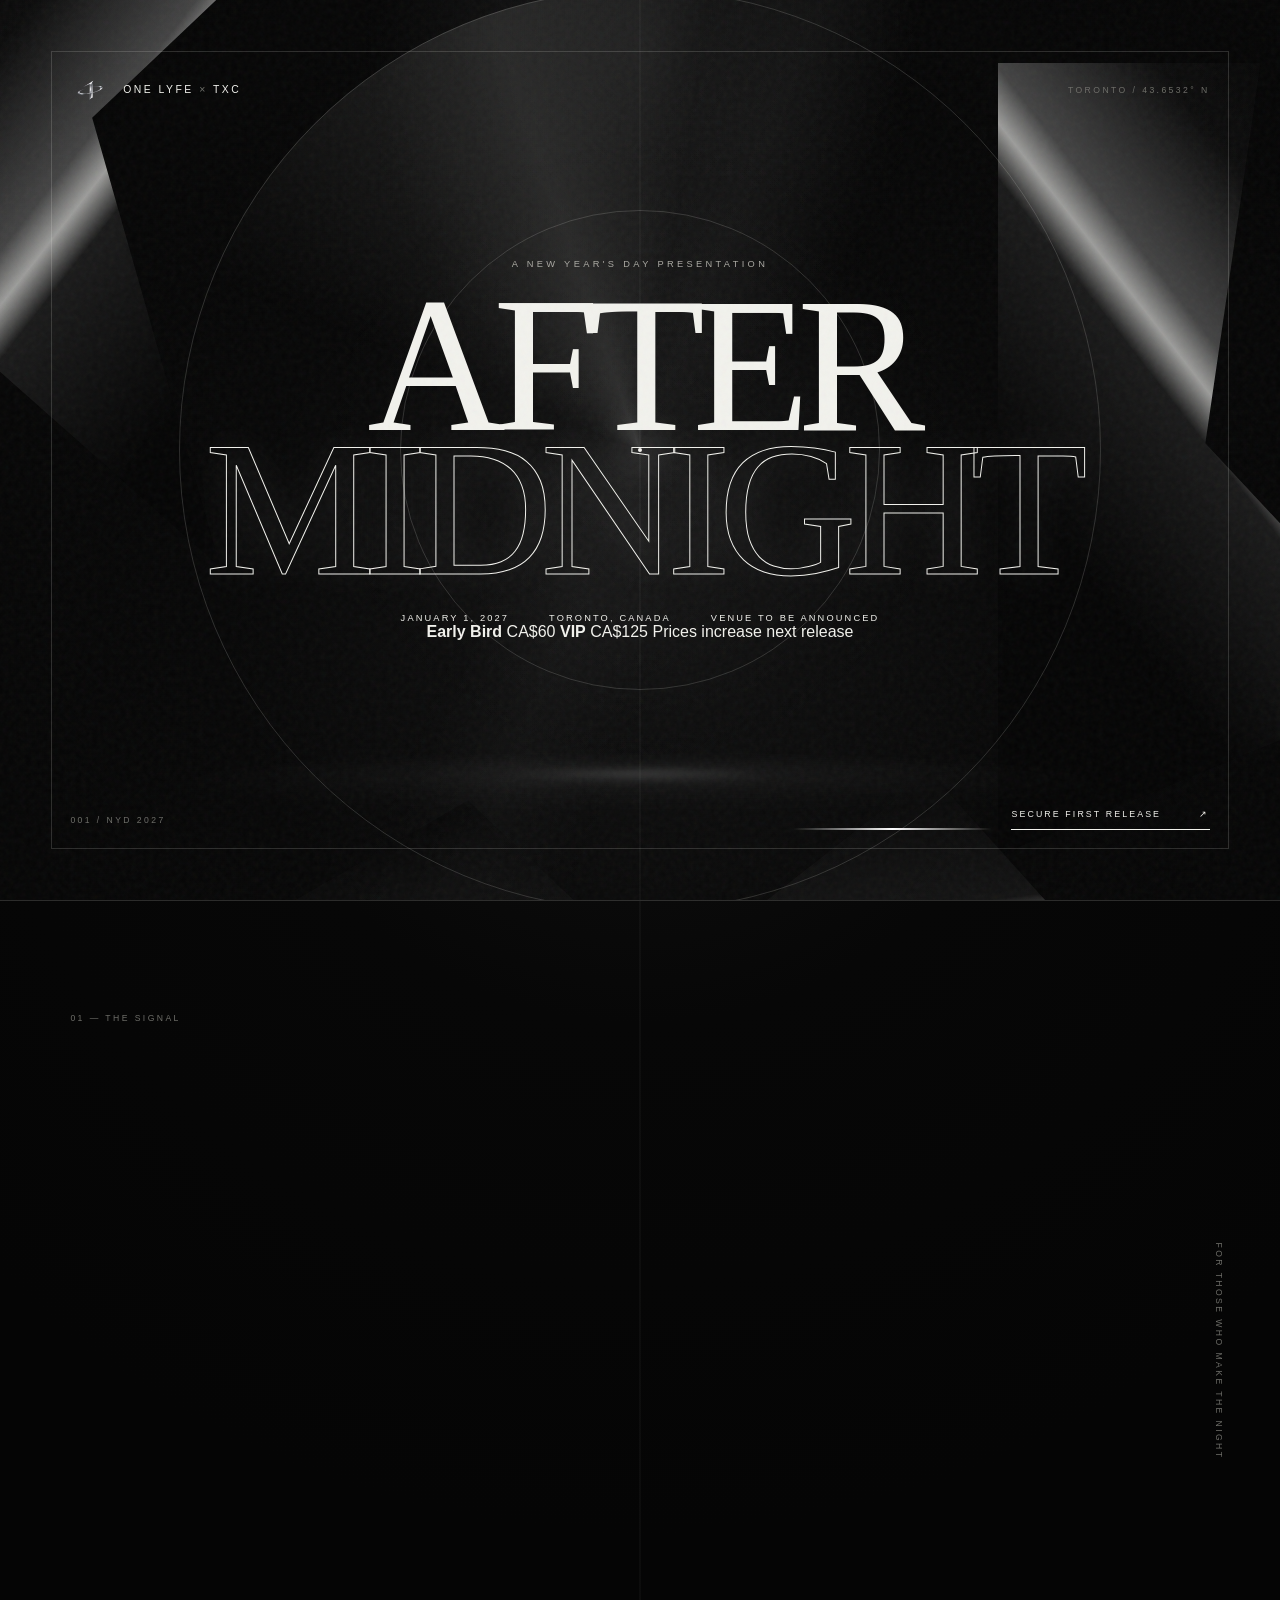
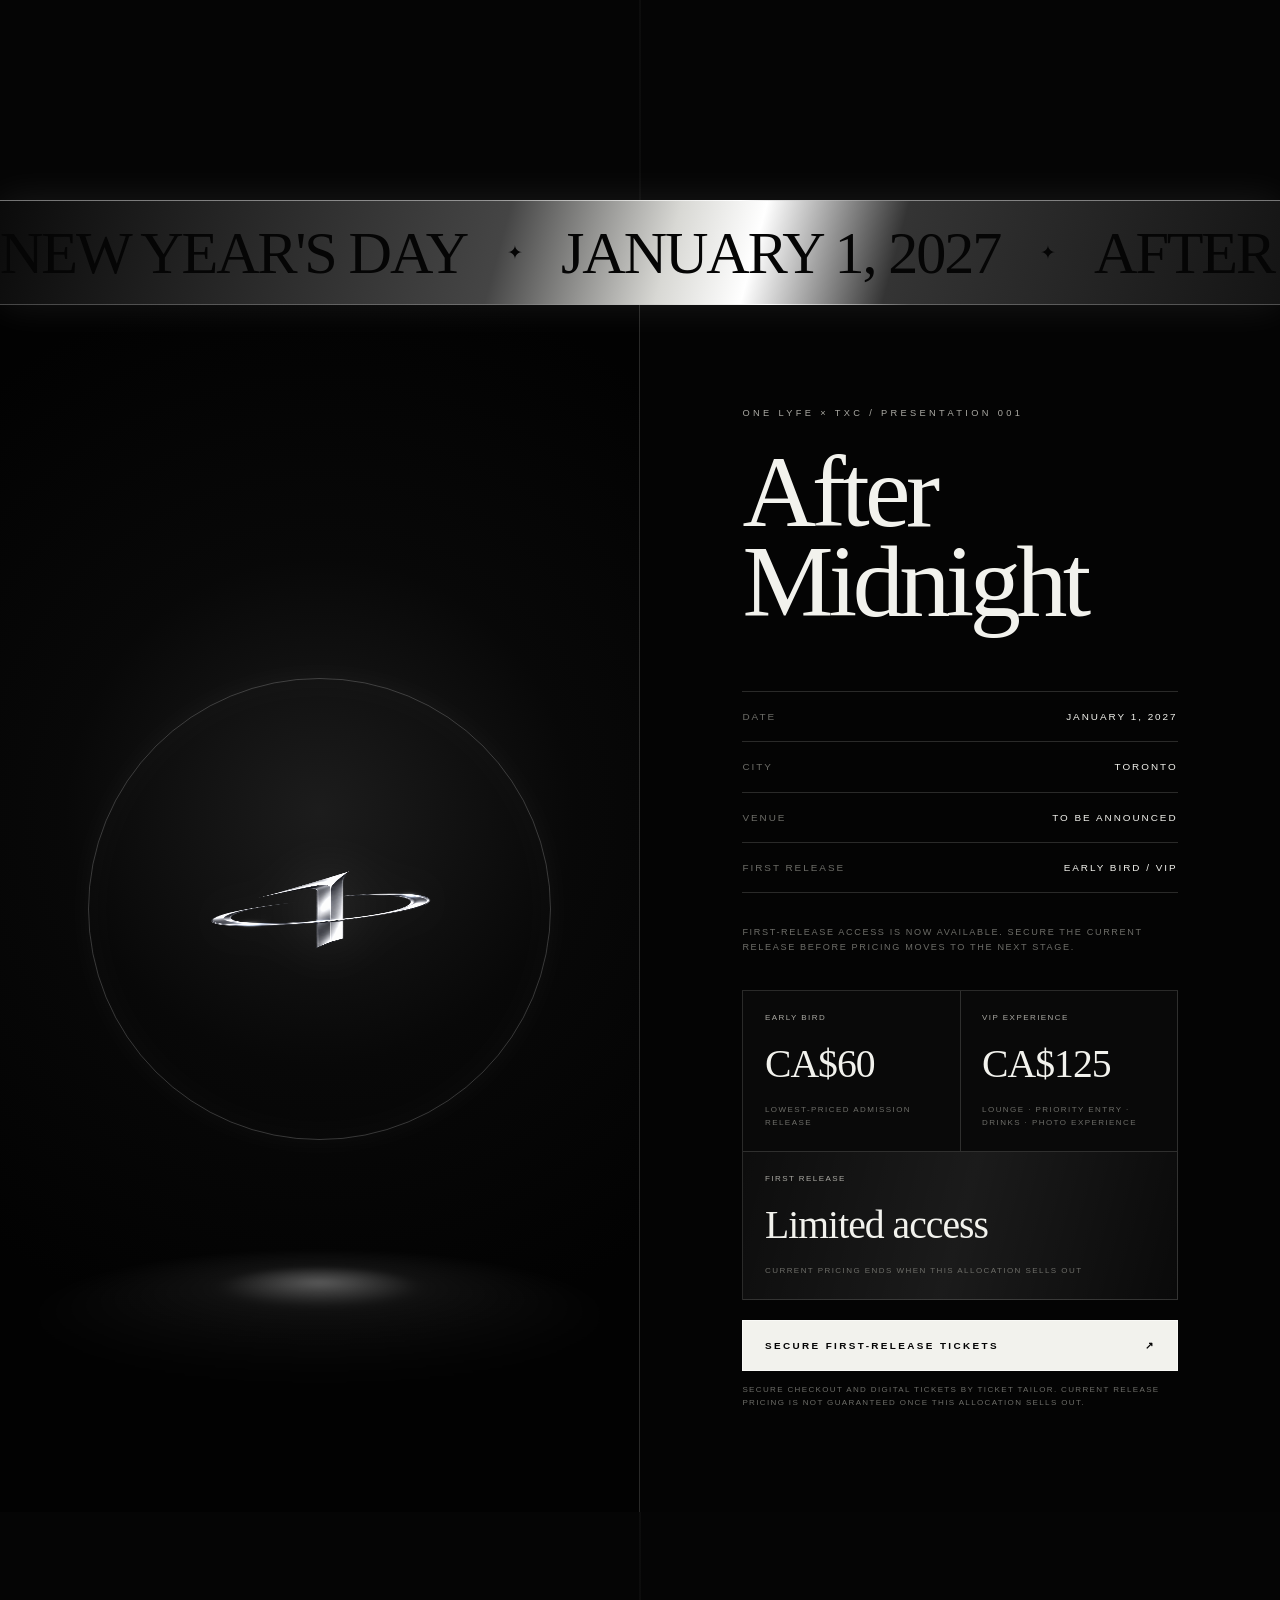
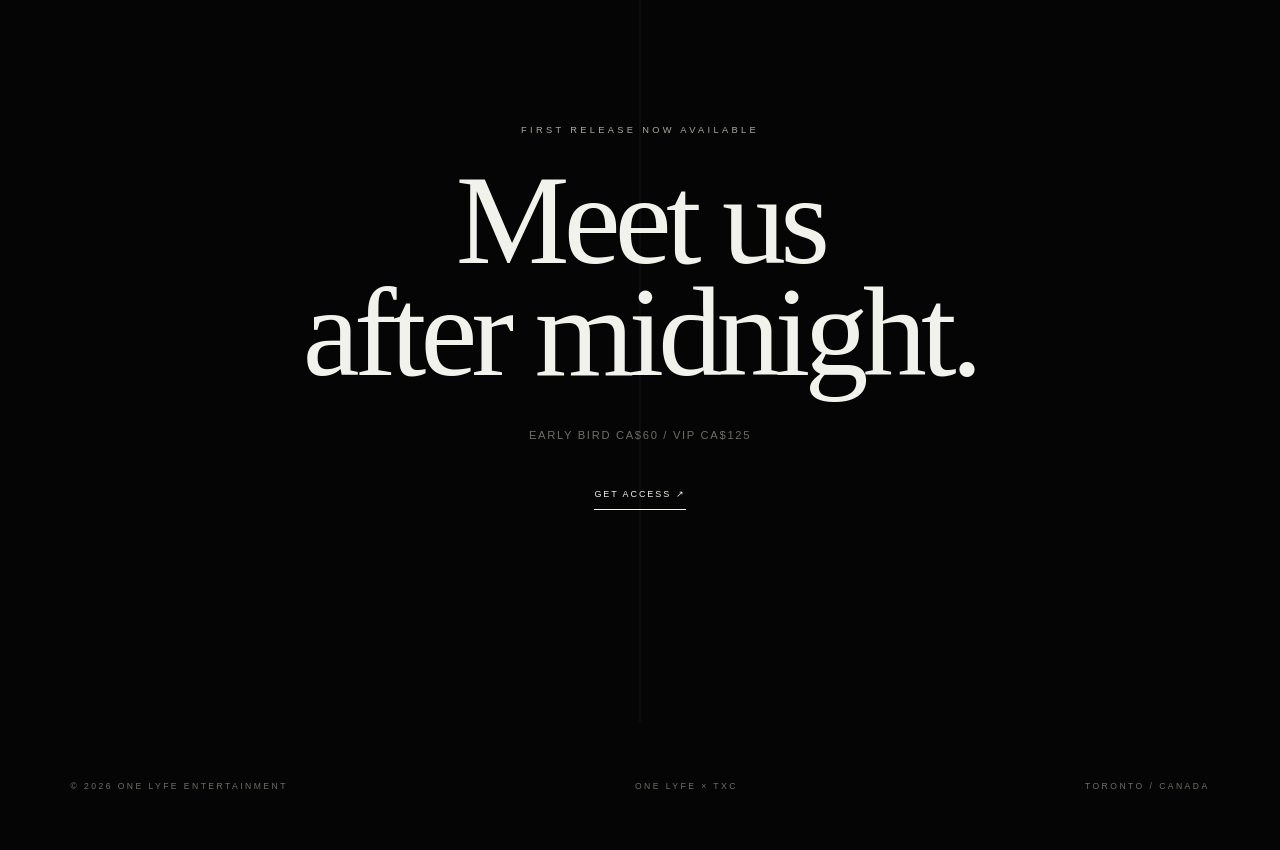
==== commit c0c3b8bd: "Add first-release incentives to hero" ====
--- a/index.html
+++ b/index.html
@@ -12,7 +12,7 @@
     <meta property="og:image" content="https://onelyfetxc.com/orbital-logo.png" />
     <title>AFTER MIDNIGHT — ONE LYFE × TXC</title>
     <link rel="icon" href="orbital-logo.png" type="image/png" />
-    <link rel="stylesheet" href="styles.css?v=20261118-2" />
+    <link rel="stylesheet" href="styles.css?v=20261118-3" />
     <script src="https://cdn.tickettailor.com/js/TTWidget.js" defer></script>
     <script src="script.js?v=20261118-1" defer></script>
   </head>
@@ -50,7 +50,14 @@
         <div class="hero-meta reveal">
           <p>January 1, 2027</p><p>Toronto, Canada</p><p>Venue to be announced</p>
         </div>
-        <a class="scroll-cue" href="#tickets"><span>Get tickets</span><span aria-hidden="true">↓</span></a>
+        <div class="hero-offer reveal" aria-label="First-release ticket prices">
+          <span><strong>Early Bird</strong> CA$60</span>
+          <i aria-hidden="true"></i>
+          <span><strong>VIP</strong> CA$125</span>
+          <i aria-hidden="true"></i>
+          <span class="hero-offer-urgency">Prices increase next release</span>
+        </div>
+        <a class="scroll-cue" href="https://buytickets.at/onelyfetxc/2536275" target="_blank" rel="noopener" onclick="if(window.TTWidget){event.preventDefault();TTWidget.loadEvent('onelyfetxc',2536275,'website_widget');}"><span>Secure first release</span><span aria-hidden="true">↗</span></a>
         <p class="edition">001 / NYD 2027</p>
       </section>
       <section class="manifesto" id="details" aria-labelledby="manifesto-title">
--- a/styles.css
+++ b/styles.css
@@ -80,7 +80,16 @@
 dd { text-align: right; }
 .status { margin: 2rem 0 0; color: var(--muted); font-size: .57rem; line-height: 1.6; letter-spacing: .18em; text-transform: uppercase; }
 
-.ticket-actions { margin-top: 2.2rem; }
+
+.ticket-incentives { display: grid; grid-template-columns: repeat(2, minmax(0, 1fr)); margin-top: 2.2rem; border-top: 1px solid var(--line); border-left: 1px solid var(--line); }
+.ticket-incentives article { min-height: 10rem; display: flex; flex-direction: column; justify-content: space-between; gap: 1.25rem; padding: 1.35rem; border-right: 1px solid var(--line); border-bottom: 1px solid var(--line); background: rgba(255,255,255,.018); }
+.ticket-incentives .release-note { grid-column: 1 / -1; min-height: auto; background: linear-gradient(105deg, rgba(255,255,255,.035), rgba(255,255,255,.09), rgba(255,255,255,.025)); }
+.ticket-incentives p, .ticket-incentives span { margin: 0; font-size: .5rem; line-height: 1.55; letter-spacing: .18em; text-transform: uppercase; }
+.ticket-incentives p { color: var(--silver); }
+.ticket-incentives span { color: var(--muted); }
+.ticket-incentives h3 { margin: 0; font-family: Didot, "Bodoni 72", "Times New Roman", serif; font-size: clamp(1.8rem, 3.1vw, 3rem); font-weight: 400; line-height: 1; letter-spacing: -.025em; }
+
+.ticket-actions { margin-top: 1.2rem; }
 .ticket-button { position: relative; display: flex; align-items: center; justify-content: space-between; gap: 2rem; width: 100%; padding: 1.2rem 1.35rem; overflow: hidden; border: 1px solid rgba(255,255,255,.55); background: var(--white); color: var(--black); font-size: .62rem; font-weight: 600; letter-spacing: .24em; text-transform: uppercase; transition: color .35s ease, background .35s ease, border-color .35s ease; }
 .ticket-button::before { content: ""; position: absolute; inset: 0; background: linear-gradient(105deg, #111 0%, #858585 42%, #f7f7f4 49%, #383838 57%, #080808 100%); transform: translateX(-102%); transition: transform .55s cubic-bezier(.16,1,.3,1); }
 .ticket-button span { position: relative; z-index: 1; }
@@ -148,6 +157,8 @@
   .event-card-mark img { width: min(15rem, 70%); }
   .event-card-content { padding: 5rem 2rem; }
   .event-card h2 { font-size: clamp(3.8rem, 17vw, 6rem); }
+  .ticket-incentives { grid-template-columns: 1fr; }
+  .ticket-incentives .release-note { grid-column: auto; }
   dl div { grid-template-columns: 6rem 1fr; gap: 1rem; }
   .closing h2 { font-size: clamp(4rem, 18vw, 6.5rem); }
   .site-footer { min-height: 10rem; flex-direction: column; justify-content: center; text-align: center; }
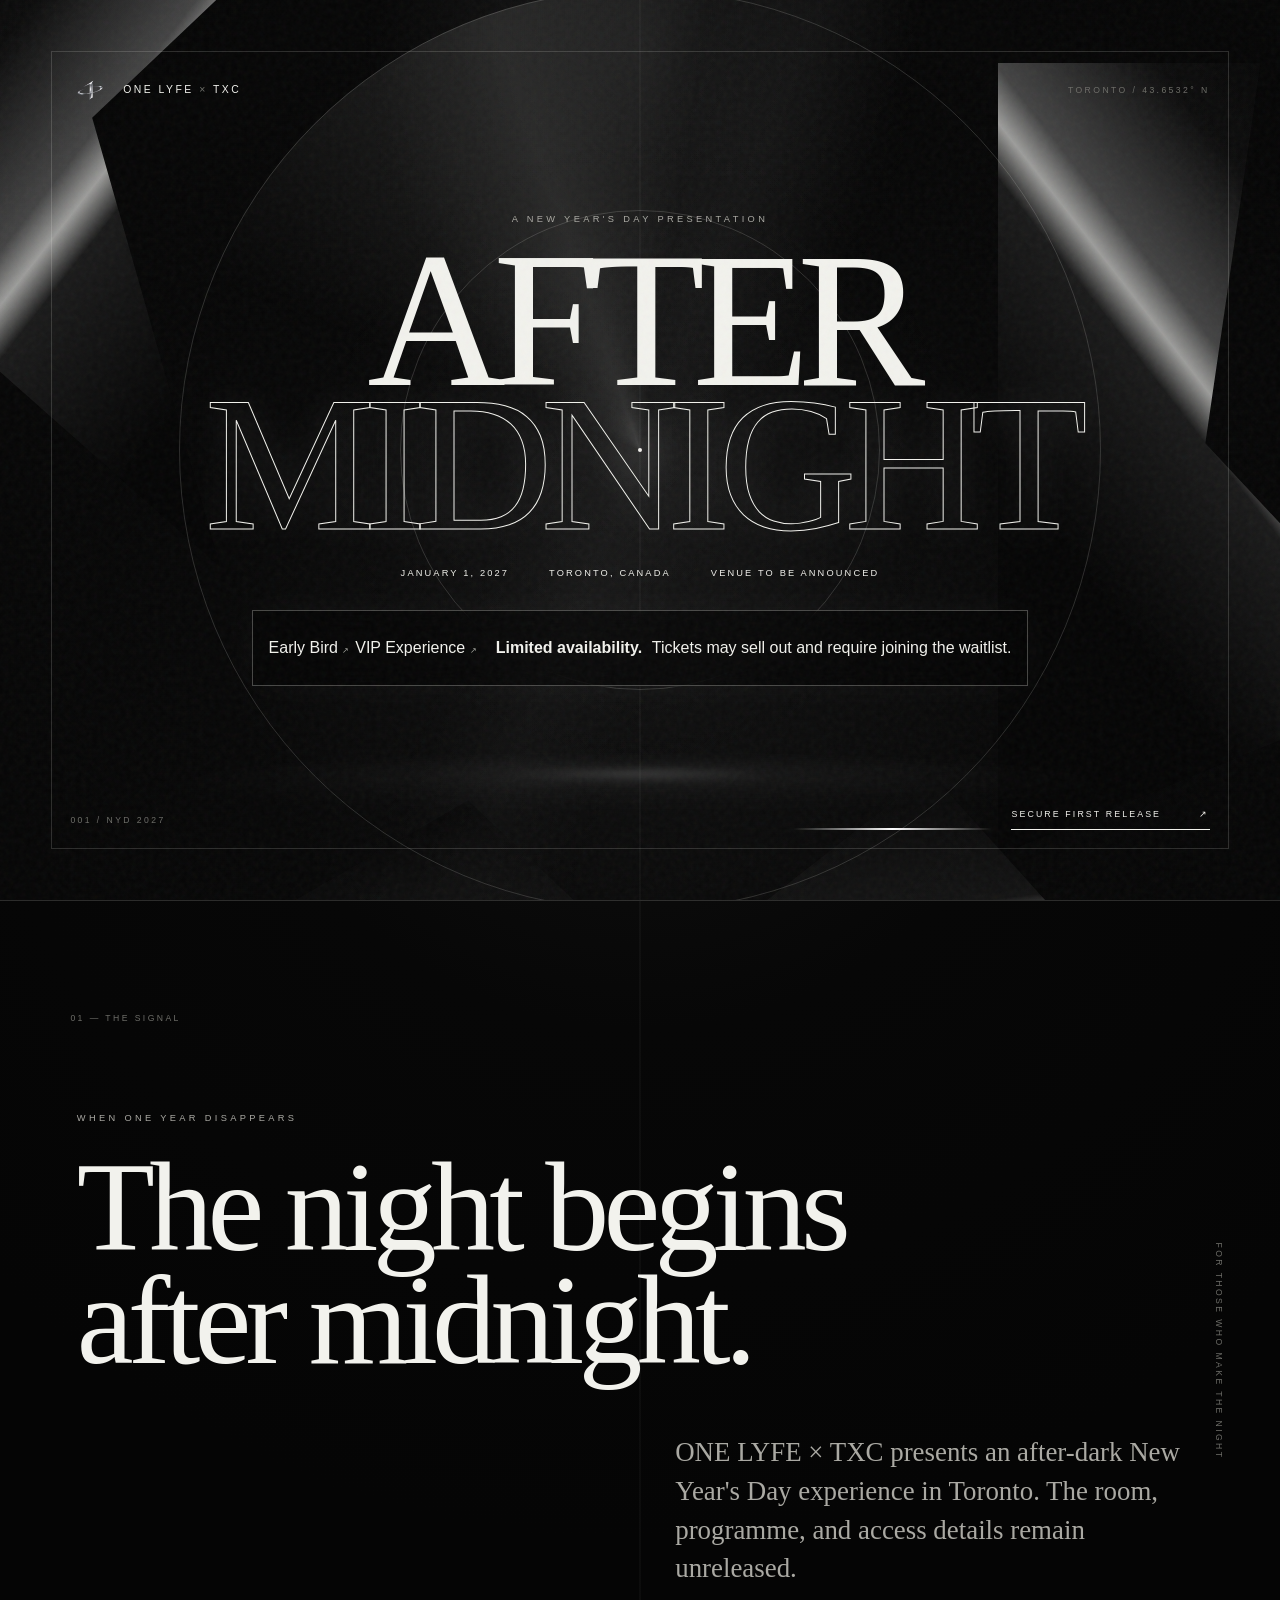
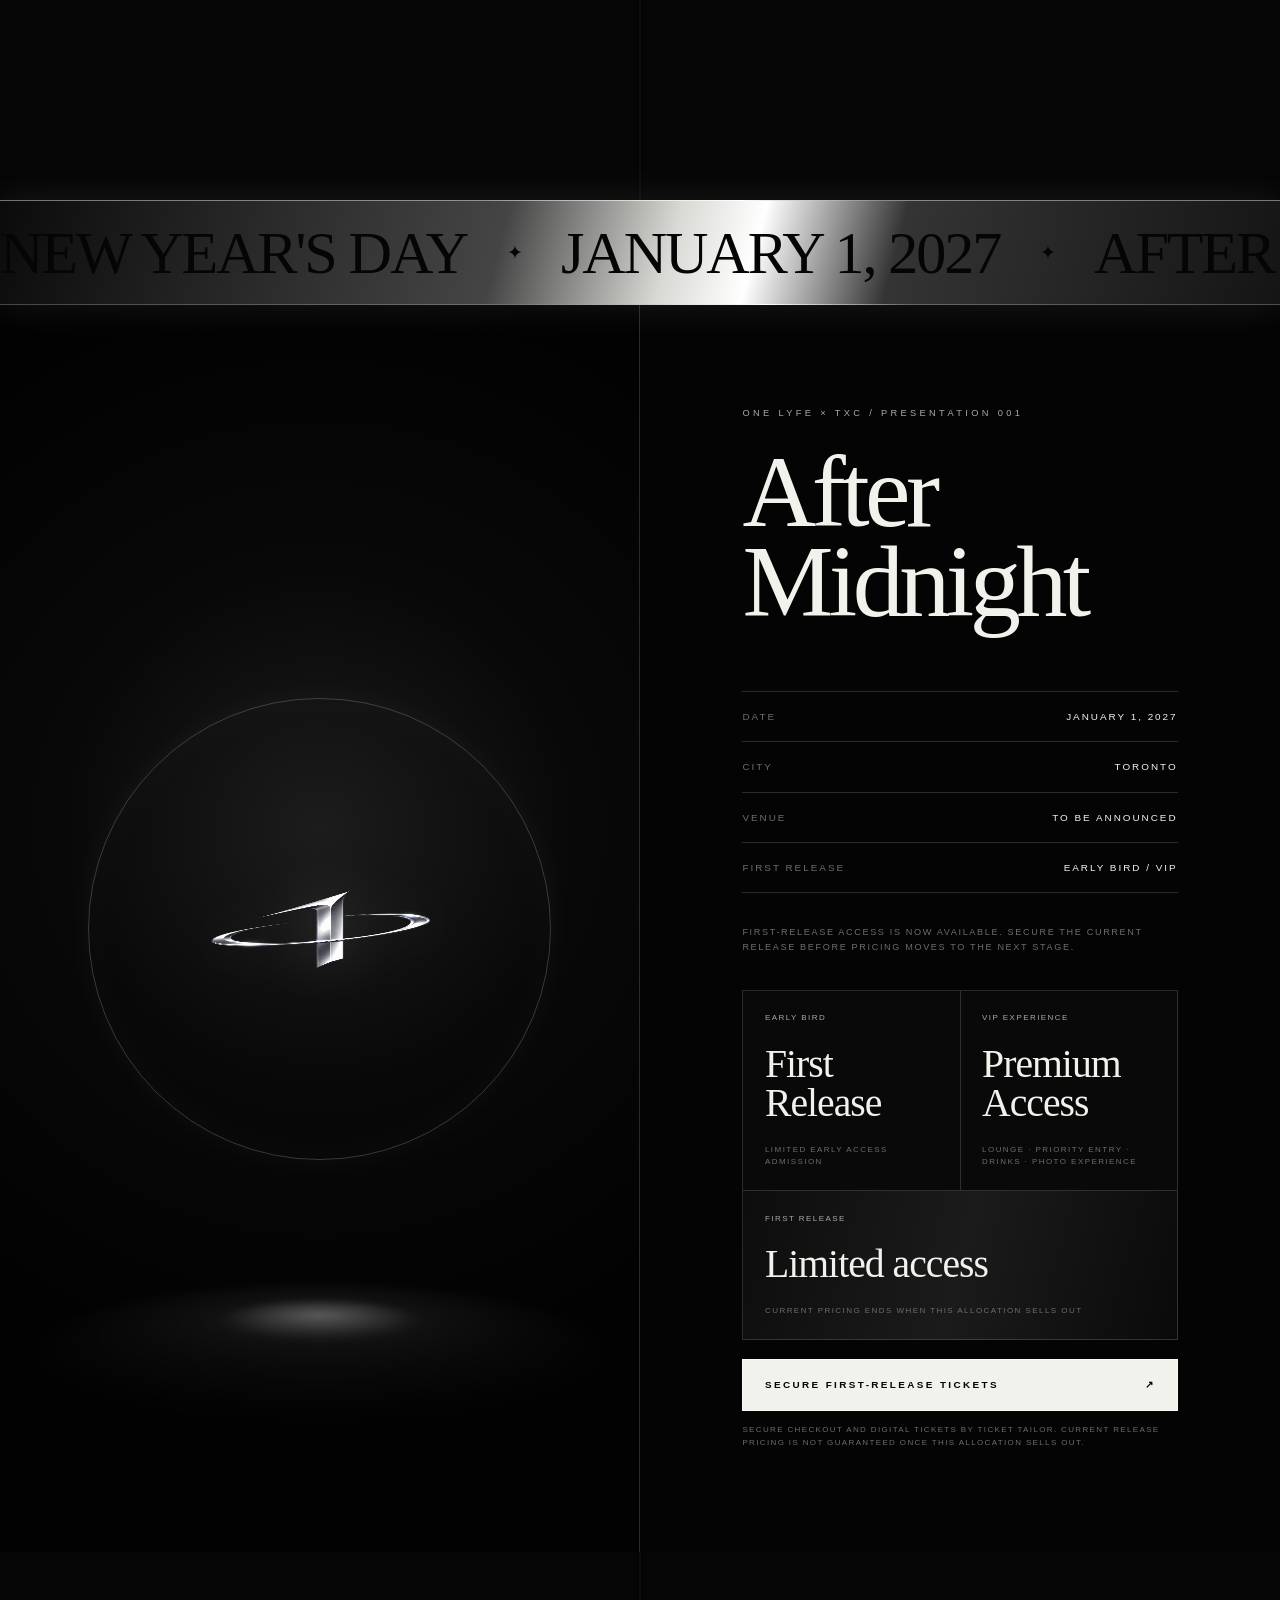
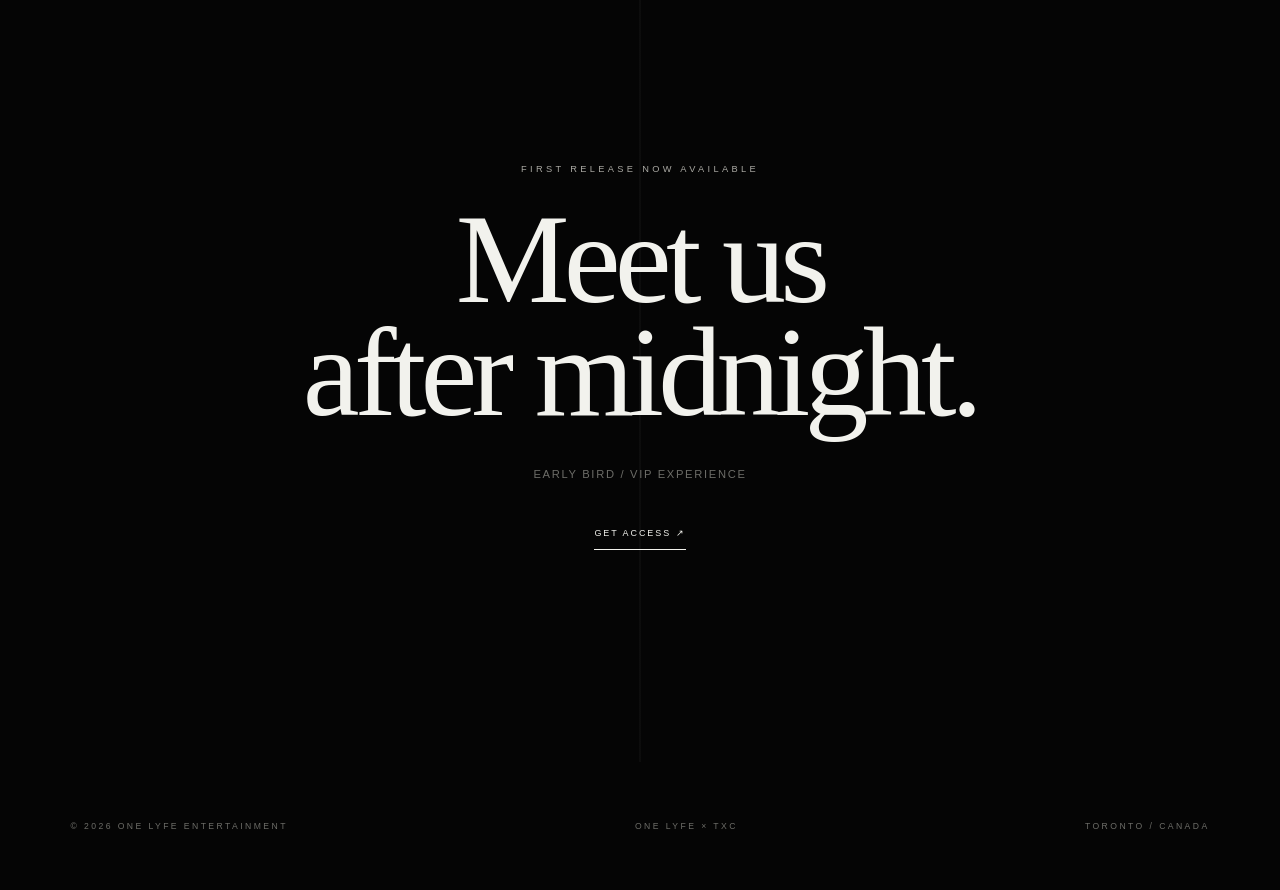
==== commit 175f2436: "Replace hero prices with ticket buttons" ====
--- a/index.html
+++ b/index.html
@@ -12,7 +12,7 @@
     <meta property="og:image" content="https://onelyfetxc.com/orbital-logo.png" />
     <title>AFTER MIDNIGHT — ONE LYFE × TXC</title>
     <link rel="icon" href="orbital-logo.png" type="image/png" />
-    <link rel="stylesheet" href="styles.css?v=20261118-3" />
+    <link rel="stylesheet" href="styles.css?v=20261118-4" />
     <script src="https://cdn.tickettailor.com/js/TTWidget.js" defer></script>
     <script src="script.js?v=20261118-1" defer></script>
   </head>
@@ -50,14 +50,14 @@
         <div class="hero-meta reveal">
           <p>January 1, 2027</p><p>Toronto, Canada</p><p>Venue to be announced</p>
         </div>
-        <div class="hero-offer reveal" aria-label="First-release ticket prices">
-          <span><strong>Early Bird</strong> CA$60</span>
-          <i aria-hidden="true"></i>
-          <span><strong>VIP</strong> CA$125</span>
-          <i aria-hidden="true"></i>
-          <span class="hero-offer-urgency">Prices increase next release</span>
+        <div class="hero-offer reveal" aria-label="First-release ticket types">
+          <div class="hero-ticket-types">
+            <a href="https://buytickets.at/onelyfetxc/2536275">Early Bird <span aria-hidden="true">↗</span></a>
+            <a href="https://buytickets.at/onelyfetxc/2536275">VIP Experience <span aria-hidden="true">↗</span></a>
+          </div>
+          <p class="hero-ticket-warning"><strong>Limited availability.</strong> Tickets may sell out and require joining the waitlist.</p>
         </div>
-        <a class="scroll-cue" href="https://buytickets.at/onelyfetxc/2536275" target="_blank" rel="noopener" onclick="if(window.TTWidget){event.preventDefault();TTWidget.loadEvent('onelyfetxc',2536275,'website_widget');}"><span>Secure first release</span><span aria-hidden="true">↗</span></a>
+        <a class="scroll-cue" href="https://buytickets.at/onelyfetxc/2536275"><span>Secure first release</span><span aria-hidden="true">↗</span></a>
         <p class="edition">001 / NYD 2027</p>
       </section>
       <section class="manifesto" id="details" aria-labelledby="manifesto-title">
@@ -90,12 +90,12 @@
           <div class="ticket-incentives" data-reveal>
             <article>
               <p>Early Bird</p>
-              <h3>CA$60</h3>
-              <span>Lowest-priced admission release</span>
+              <h3>First Release</h3>
+              <span>Limited early access admission</span>
             </article>
             <article>
               <p>VIP Experience</p>
-              <h3>CA$125</h3>
+              <h3>Premium Access</h3>
               <span>Lounge · Priority entry · Drinks · Photo experience</span>
             </article>
             <article class="release-note">
@@ -113,7 +113,7 @@
       <section class="closing" aria-labelledby="closing-title">
         <p class="eyebrow" data-reveal>First release now available</p>
         <h2 id="closing-title" data-reveal>Meet us<br />after midnight.</h2>
-        <p data-reveal>Early Bird CA$60 / VIP CA$125</p>
+        <p data-reveal>Early Bird / VIP Experience</p>
         <a href="https://buytickets.at/onelyfetxc/2536275" target="_blank" rel="noopener" data-reveal onclick="if(window.TTWidget){event.preventDefault();TTWidget.loadEvent('onelyfetxc',2536275,'website_widget');}">Get access <span aria-hidden="true">↗</span></a>
       </section>
     </main>
--- a/styles.css
+++ b/styles.css
@@ -47,6 +47,13 @@
 .hero h1 .outline { margin-top: .1em; color: transparent; -webkit-text-stroke: 1px var(--white); text-shadow: 0 0 2.5rem rgba(255,255,255,.08); }
 .hero-meta { position: relative; z-index: 2; display: flex; gap: 2.5rem; }
 .hero-meta p { margin: 0; font-size: .58rem; letter-spacing: .23em; text-transform: uppercase; }
+
+.hero-offer { position: relative; z-index: 2; display: flex; align-items: center; gap: 1.1rem; margin-top: 2rem; padding: .78rem 1rem; border: 1px solid rgba(242,242,237,.28); background: rgba(5,5,5,.56); backdrop-filter: blur(12px); box-shadow: 0 0 2.5rem rgba(255,255,255,.035); }
+.hero-offer span { color: var(--silver); font-size: .52rem; letter-spacing: .17em; text-transform: uppercase; white-space: nowrap; }
+.hero-offer strong { margin-right: .35rem; color: var(--white); font-weight: 600; }
+.hero-offer i { width: 1px; height: .9rem; background: var(--line); }
+.hero-offer .hero-offer-urgency { color: var(--white); }
+
 .orbit { position: absolute; inset: 0; display: grid; place-items: center; z-index: 0; transform: translate3d(var(--orbit-x), calc(var(--orbit-y) + var(--orbit-pointer-y)), 0); transition: transform .9s cubic-bezier(.2,.8,.2,1); will-change: transform; }
 .orbit-ring { position: absolute; border: 1px solid var(--line); border-radius: 50%; }
 .orbit-ring-outer { width: min(72vw, 58rem); aspect-ratio: 1; }
@@ -142,6 +149,9 @@
   .hero h1 .outline { margin: .1em 0 0; }
   .hero-meta { flex-direction: column; gap: .7rem; }
   .hero-meta p:nth-child(3) { color: var(--muted); }
+  .hero-offer { width: min(100%, 21rem); flex-wrap: wrap; justify-content: center; gap: .65rem .85rem; margin-top: 1.5rem; padding: .8rem; }
+  .hero-offer .hero-offer-urgency { flex-basis: 100%; padding-top: .65rem; border-top: 1px solid var(--line); }
+  .hero-offer i:nth-of-type(2) { display: none; }
   .orbit-ring-outer, .orbit-sweep { width: 120vw; }
   .orbit-ring-inner { width: 72vw; }
   .edition { display: none; }
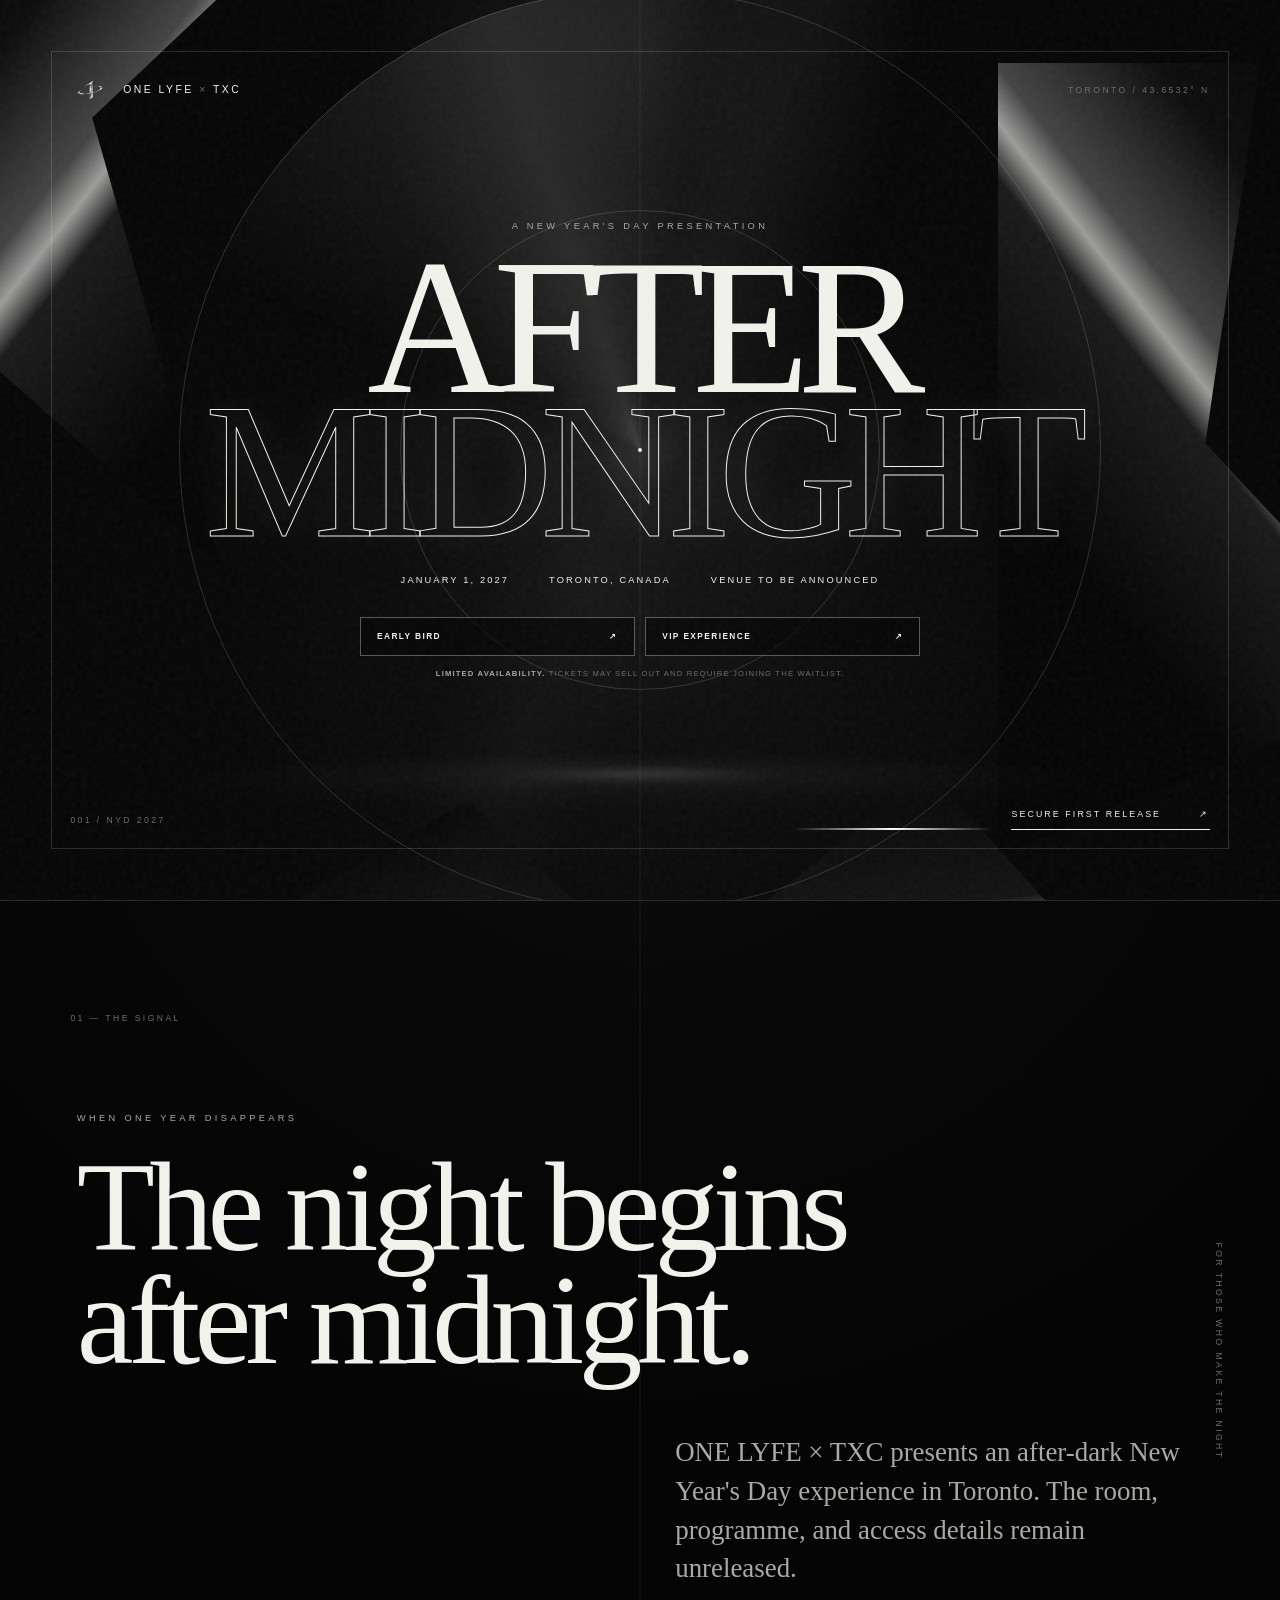
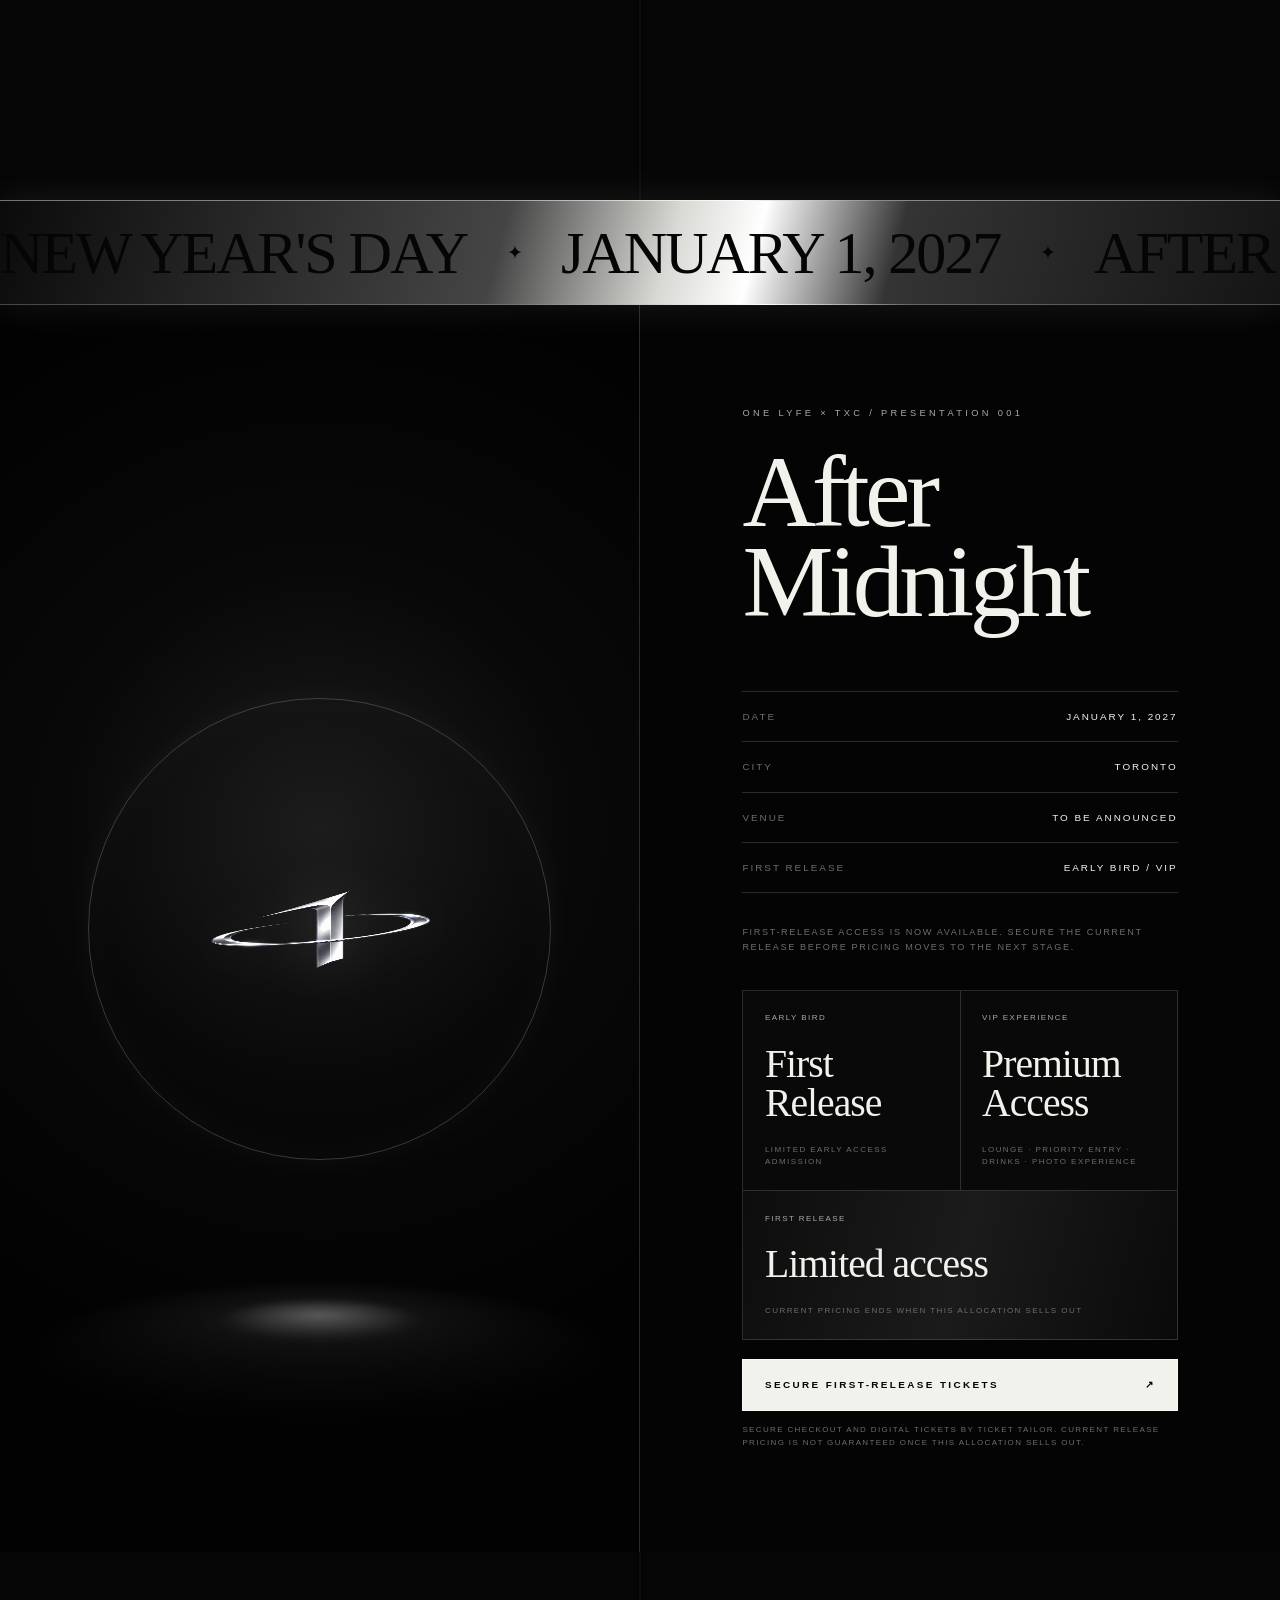
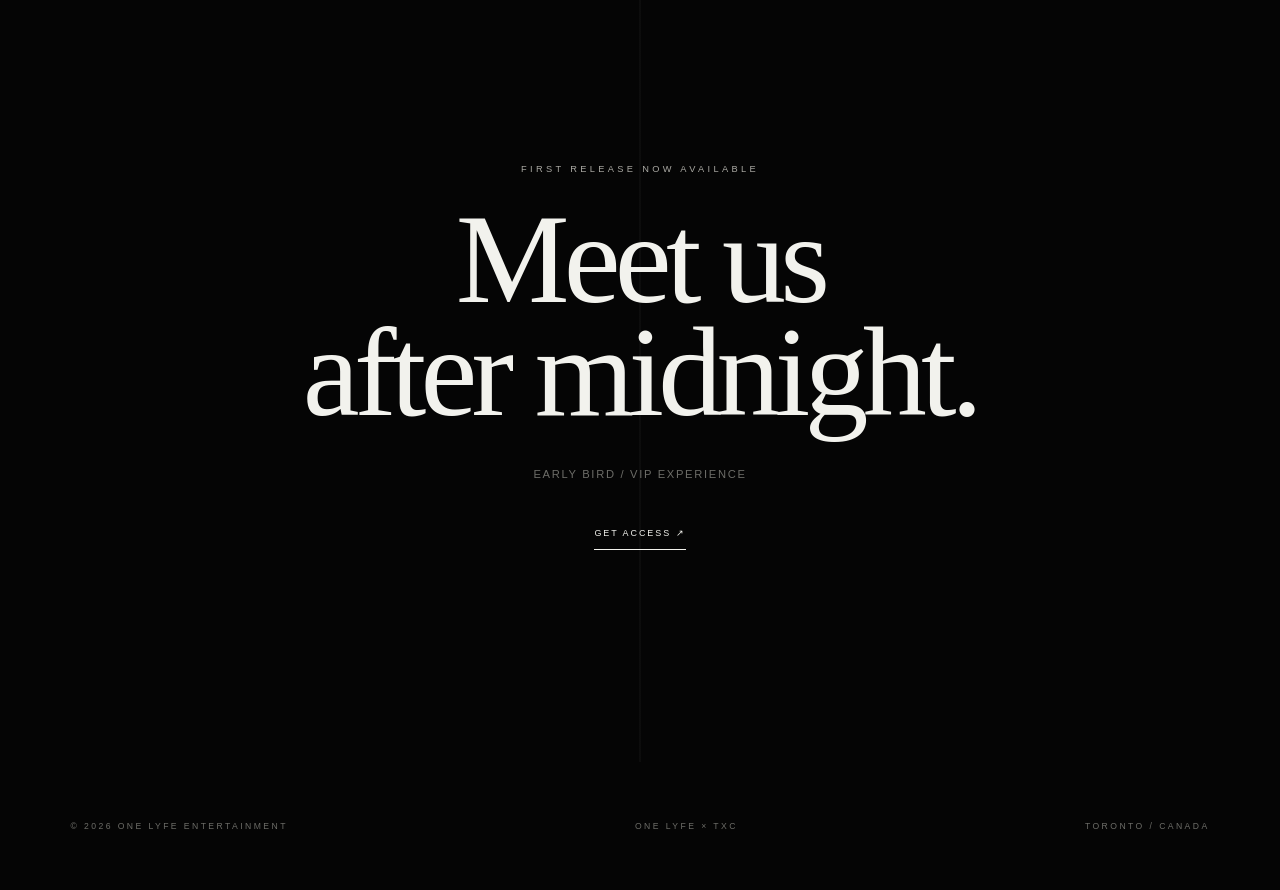
==== commit f117337f: "Open Ticket Tailor checkout on site" ====
--- a/index.html
+++ b/index.html
@@ -52,12 +52,12 @@
         </div>
         <div class="hero-offer reveal" aria-label="First-release ticket types">
           <div class="hero-ticket-types">
-            <a href="https://buytickets.at/onelyfetxc/2536275">Early Bird <span aria-hidden="true">↗</span></a>
-            <a href="https://buytickets.at/onelyfetxc/2536275">VIP Experience <span aria-hidden="true">↗</span></a>
+            <a href="https://buytickets.at/onelyfetxc/2536275" onclick="if(window.TTWidget){event.preventDefault();TTWidget.loadEvent('onelyfetxc',2536275,'website_widget');}">Early Bird <span aria-hidden="true">↗</span></a>
+            <a href="https://buytickets.at/onelyfetxc/2536275" onclick="if(window.TTWidget){event.preventDefault();TTWidget.loadEvent('onelyfetxc',2536275,'website_widget');}">VIP Experience <span aria-hidden="true">↗</span></a>
           </div>
           <p class="hero-ticket-warning"><strong>Limited availability.</strong> Tickets may sell out and require joining the waitlist.</p>
         </div>
-        <a class="scroll-cue" href="https://buytickets.at/onelyfetxc/2536275"><span>Secure first release</span><span aria-hidden="true">↗</span></a>
+        <a class="scroll-cue" href="https://buytickets.at/onelyfetxc/2536275" onclick="if(window.TTWidget){event.preventDefault();TTWidget.loadEvent('onelyfetxc',2536275,'website_widget');}"><span>Secure first release</span><span aria-hidden="true">↗</span></a>
         <p class="edition">001 / NYD 2027</p>
       </section>
       <section class="manifesto" id="details" aria-labelledby="manifesto-title">
--- a/styles.css
+++ b/styles.css
@@ -48,11 +48,12 @@
 .hero-meta { position: relative; z-index: 2; display: flex; gap: 2.5rem; }
 .hero-meta p { margin: 0; font-size: .58rem; letter-spacing: .23em; text-transform: uppercase; }
 
-.hero-offer { position: relative; z-index: 2; display: flex; align-items: center; gap: 1.1rem; margin-top: 2rem; padding: .78rem 1rem; border: 1px solid rgba(242,242,237,.28); background: rgba(5,5,5,.56); backdrop-filter: blur(12px); box-shadow: 0 0 2.5rem rgba(255,255,255,.035); }
-.hero-offer span { color: var(--silver); font-size: .52rem; letter-spacing: .17em; text-transform: uppercase; white-space: nowrap; }
-.hero-offer strong { margin-right: .35rem; color: var(--white); font-weight: 600; }
-.hero-offer i { width: 1px; height: .9rem; background: var(--line); }
-.hero-offer .hero-offer-urgency { color: var(--white); }
+.hero-offer { position: relative; z-index: 2; width: min(35rem, 90vw); margin-top: 2rem; }
+.hero-ticket-types { display: grid; grid-template-columns: 1fr 1fr; gap: .65rem; }
+.hero-ticket-types a { display: flex; align-items: center; justify-content: space-between; gap: 1rem; padding: .85rem 1rem; border: 1px solid rgba(242,242,237,.34); background: rgba(5,5,5,.62); color: var(--white); backdrop-filter: blur(12px); font-size: .52rem; font-weight: 600; letter-spacing: .17em; text-transform: uppercase; transition: background .3s ease, color .3s ease, border-color .3s ease; }
+.hero-ticket-types a:hover, .hero-ticket-types a:focus-visible { border-color: var(--white); background: var(--white); color: var(--black); }
+.hero-ticket-warning { margin: .75rem 0 0; color: var(--muted); font-size: .48rem; line-height: 1.5; letter-spacing: .15em; text-transform: uppercase; }
+.hero-ticket-warning strong { color: var(--silver); font-weight: 600; }
 
 .orbit { position: absolute; inset: 0; display: grid; place-items: center; z-index: 0; transform: translate3d(var(--orbit-x), calc(var(--orbit-y) + var(--orbit-pointer-y)), 0); transition: transform .9s cubic-bezier(.2,.8,.2,1); will-change: transform; }
 .orbit-ring { position: absolute; border: 1px solid var(--line); border-radius: 50%; }
@@ -149,9 +150,9 @@
   .hero h1 .outline { margin: .1em 0 0; }
   .hero-meta { flex-direction: column; gap: .7rem; }
   .hero-meta p:nth-child(3) { color: var(--muted); }
-  .hero-offer { width: min(100%, 21rem); flex-wrap: wrap; justify-content: center; gap: .65rem .85rem; margin-top: 1.5rem; padding: .8rem; }
-  .hero-offer .hero-offer-urgency { flex-basis: 100%; padding-top: .65rem; border-top: 1px solid var(--line); }
-  .hero-offer i:nth-of-type(2) { display: none; }
+  .hero-offer { width: min(100%, 22rem); margin-top: 1.5rem; }
+  .hero-ticket-types { grid-template-columns: 1fr; }
+  .hero-ticket-warning { max-width: 19rem; margin: .75rem auto 0; }
   .orbit-ring-outer, .orbit-sweep { width: 120vw; }
   .orbit-ring-inner { width: 72vw; }
   .edition { display: none; }
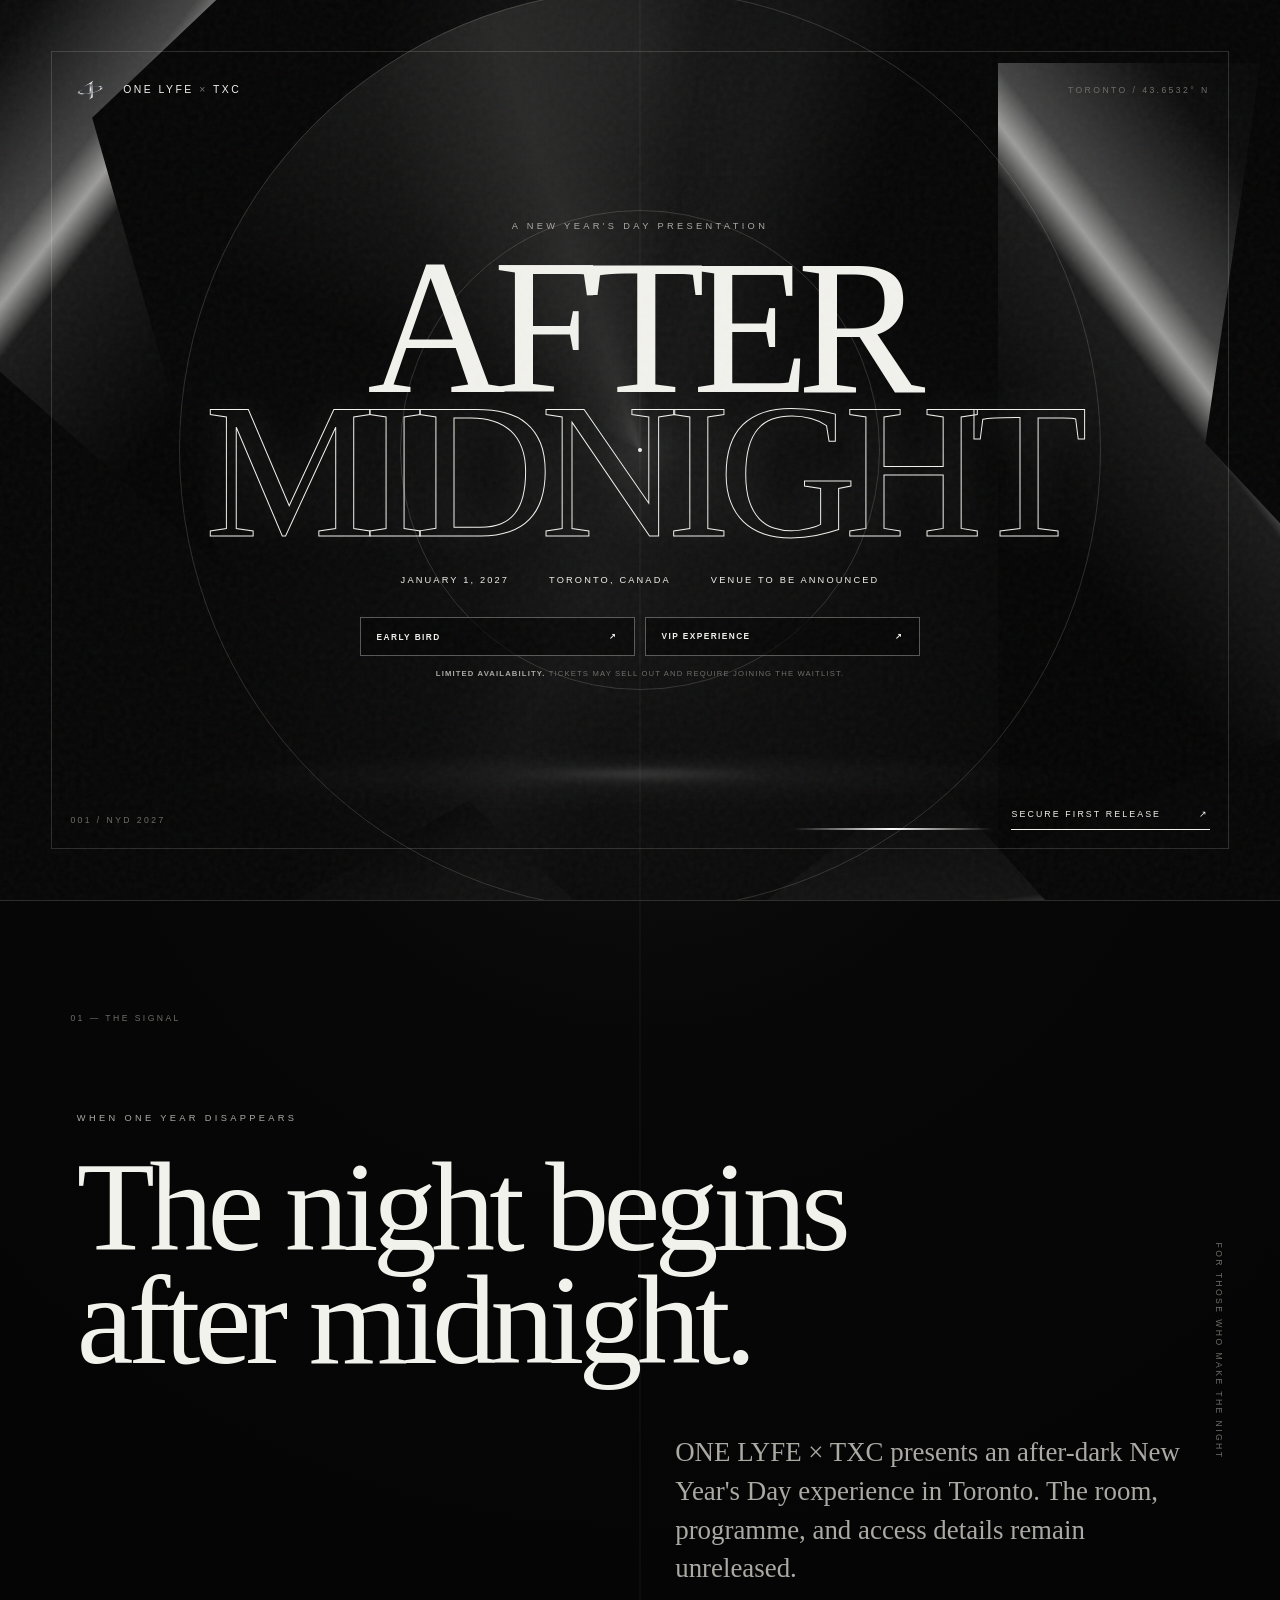
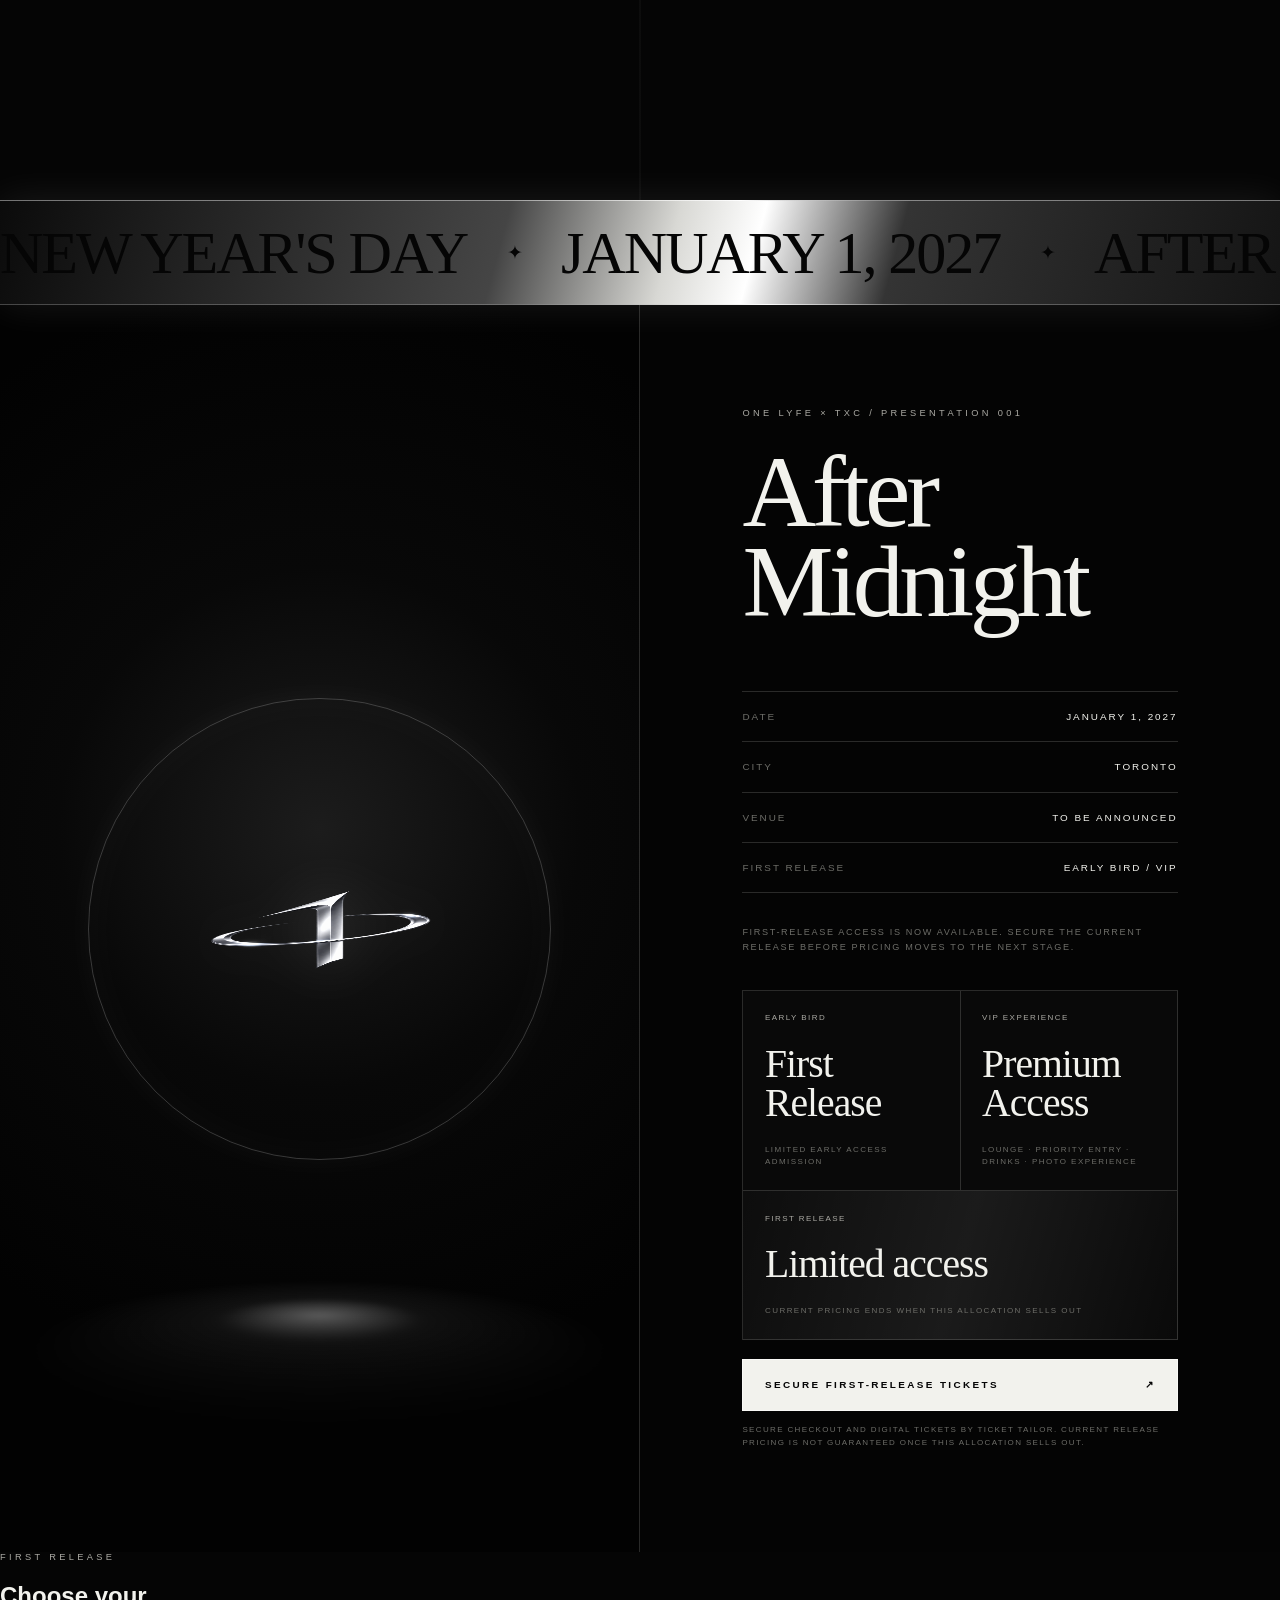
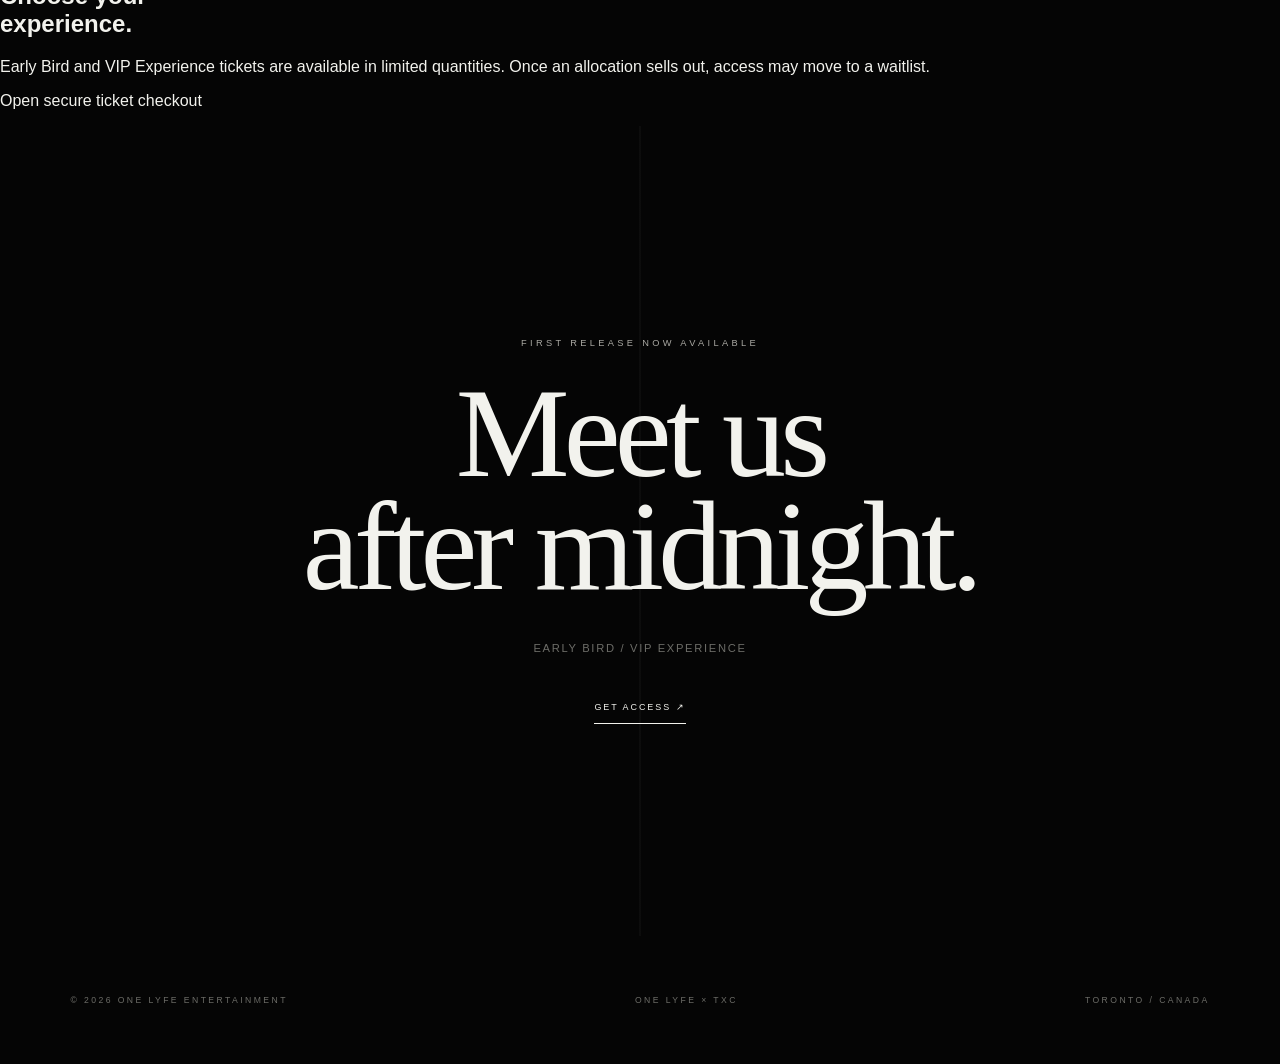
==== commit 3cc5726e: "Embed Ticket Tailor inline checkout" ====
--- a/index.html
+++ b/index.html
@@ -12,8 +12,7 @@
     <meta property="og:image" content="https://onelyfetxc.com/orbital-logo.png" />
     <title>AFTER MIDNIGHT — ONE LYFE × TXC</title>
     <link rel="icon" href="orbital-logo.png" type="image/png" />
-    <link rel="stylesheet" href="styles.css?v=20261118-4" />
-    <script src="https://cdn.tickettailor.com/js/TTWidget.js" defer></script>
+    <link rel="stylesheet" href="styles.css?v=20261118-5" />
     <script src="script.js?v=20261118-1" defer></script>
   </head>
   <body>
@@ -52,12 +51,12 @@
         </div>
         <div class="hero-offer reveal" aria-label="First-release ticket types">
           <div class="hero-ticket-types">
-            <a href="https://buytickets.at/onelyfetxc/2536275" onclick="if(window.TTWidget){event.preventDefault();TTWidget.loadEvent('onelyfetxc',2536275,'website_widget');}">Early Bird <span aria-hidden="true">↗</span></a>
-            <a href="https://buytickets.at/onelyfetxc/2536275" onclick="if(window.TTWidget){event.preventDefault();TTWidget.loadEvent('onelyfetxc',2536275,'website_widget');}">VIP Experience <span aria-hidden="true">↗</span></a>
+            <a href="#checkout">Early Bird <span aria-hidden="true">↗</span></a>
+            <a href="#checkout">VIP Experience <span aria-hidden="true">↗</span></a>
           </div>
           <p class="hero-ticket-warning"><strong>Limited availability.</strong> Tickets may sell out and require joining the waitlist.</p>
         </div>
-        <a class="scroll-cue" href="https://buytickets.at/onelyfetxc/2536275" onclick="if(window.TTWidget){event.preventDefault();TTWidget.loadEvent('onelyfetxc',2536275,'website_widget');}"><span>Secure first release</span><span aria-hidden="true">↗</span></a>
+        <a class="scroll-cue" href="#checkout"><span>Secure first release</span><span aria-hidden="true">↗</span></a>
         <p class="edition">001 / NYD 2027</p>
       </section>
       <section class="manifesto" id="details" aria-labelledby="manifesto-title">
@@ -105,16 +104,40 @@
             </article>
           </div>
           <div class="ticket-actions" id="tickets" data-reveal>
-            <a class="ticket-button" href="https://buytickets.at/onelyfetxc/2536275" target="_blank" rel="noopener" onclick="if(window.TTWidget){event.preventDefault();TTWidget.loadEvent('onelyfetxc',2536275,'website_widget');}"><span>Secure first-release tickets</span><span aria-hidden="true">↗</span></a>
+            <a class="ticket-button" href="#checkout"><span>Secure first-release tickets</span><span aria-hidden="true">↗</span></a>
             <p>Secure checkout and digital tickets by Ticket Tailor. Current release pricing is not guaranteed once this allocation sells out.</p>
           </div>
+        </div>
+      </section>
+      <section class="ticket-checkout" id="checkout" aria-labelledby="checkout-title">
+        <div class="ticket-checkout-heading">
+          <p class="eyebrow" data-reveal>First release</p>
+          <h2 id="checkout-title" data-reveal>Choose your<br />experience.</h2>
+          <p data-reveal>Early Bird and VIP Experience tickets are available in limited quantities. Once an allocation sells out, access may move to a waitlist.</p>
+        </div>
+        <div class="ticket-widget-shell" data-reveal>
+          <!-- Ticket Tailor Widget -->
+          <div class="tt-widget">
+            <div class="tt-widget-fallback">
+              <p><a href="https://buytickets.at/onelyfetxc/2536275">Open secure ticket checkout</a></p>
+            </div>
+            <script src="https://app.tickettailorassets.com/js/widgets/min/widget.js"
+              data-url="https://www.tickettailor.com/events/onelyfetxc/2536275"
+              data-type="inline"
+              data-inline-minimal="true"
+              data-inline-show-logo="false"
+              data-inline-bg-fill="false"
+              data-inline-inherit-ref-from-url-param=""
+              data-inline-ref="website_widget"></script>
+          </div>
+          <!-- End Ticket Tailor Widget -->
         </div>
       </section>
       <section class="closing" aria-labelledby="closing-title">
         <p class="eyebrow" data-reveal>First release now available</p>
         <h2 id="closing-title" data-reveal>Meet us<br />after midnight.</h2>
         <p data-reveal>Early Bird / VIP Experience</p>
-        <a href="https://buytickets.at/onelyfetxc/2536275" target="_blank" rel="noopener" data-reveal onclick="if(window.TTWidget){event.preventDefault();TTWidget.loadEvent('onelyfetxc',2536275,'website_widget');}">Get access <span aria-hidden="true">↗</span></a>
+        <a href="#checkout">Get access <span aria-hidden="true">↗</span></a>
       </section>
     </main>
     <footer class="site-footer">
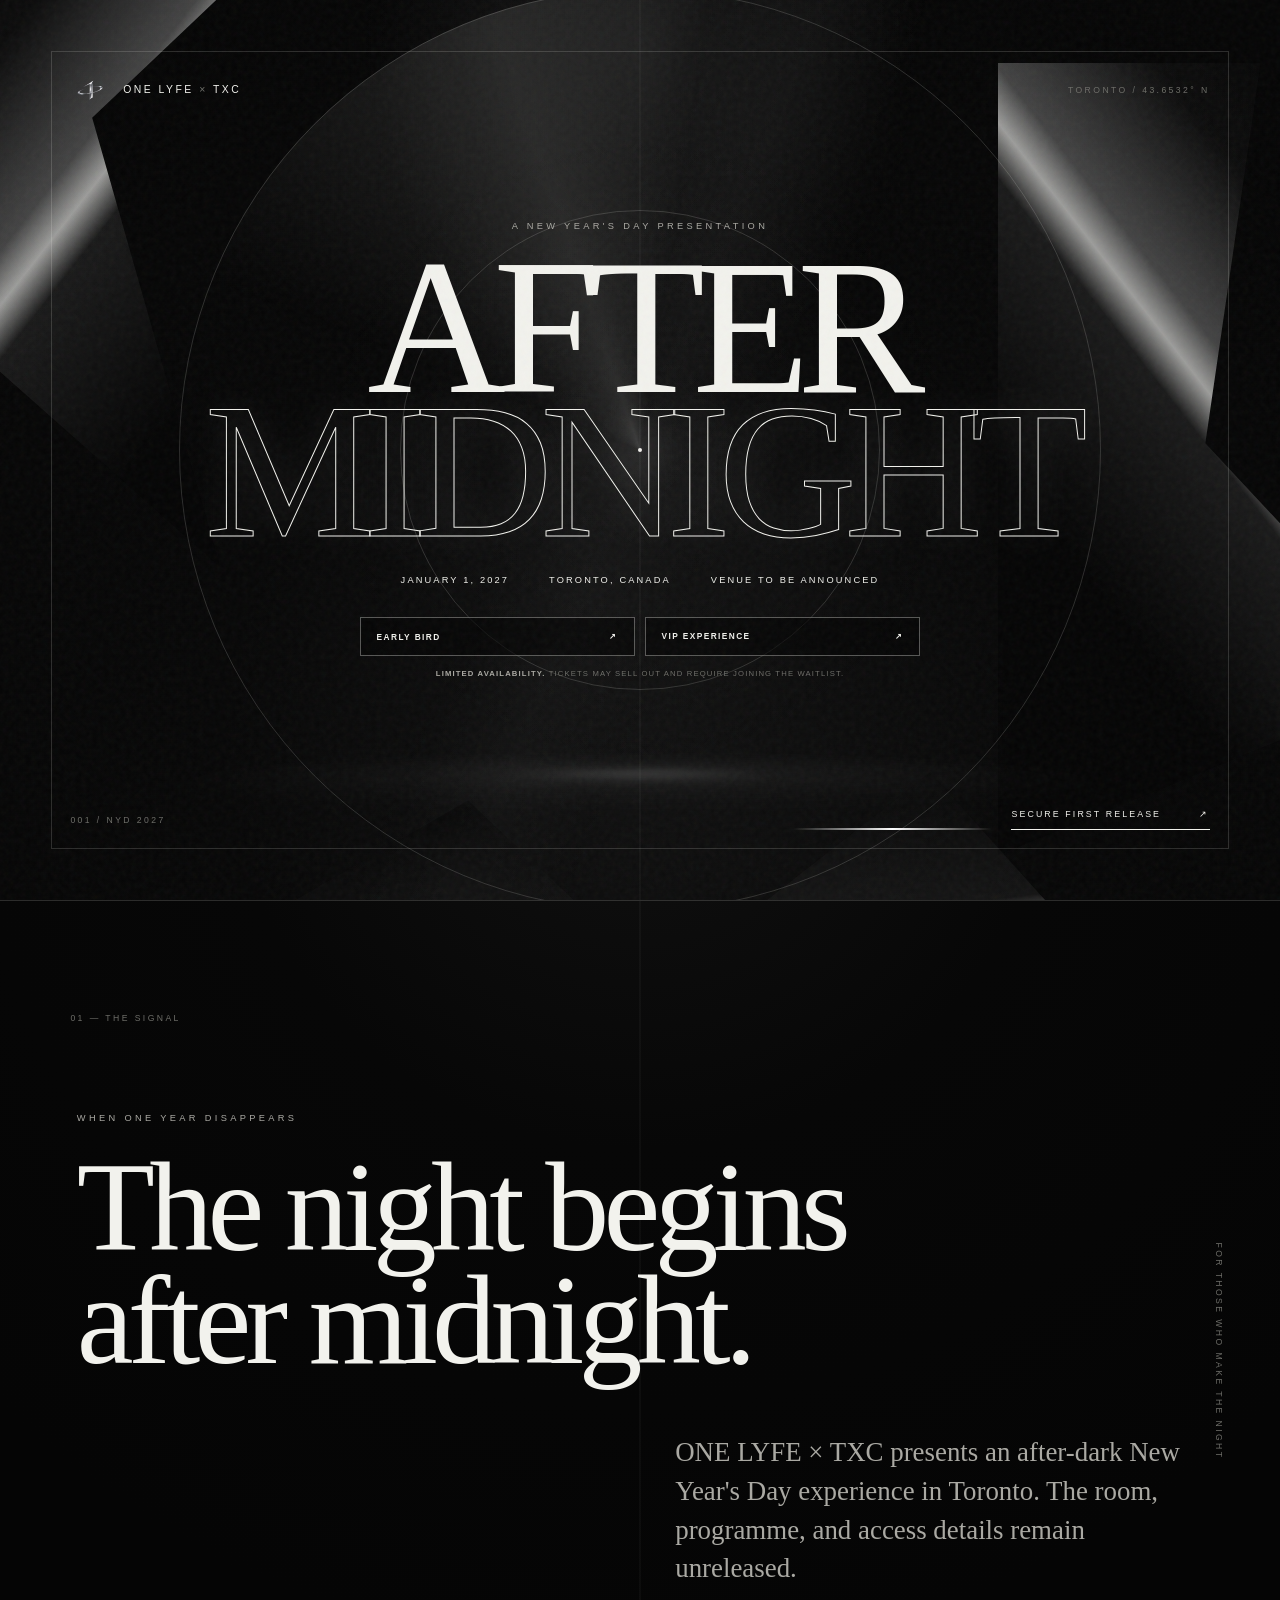
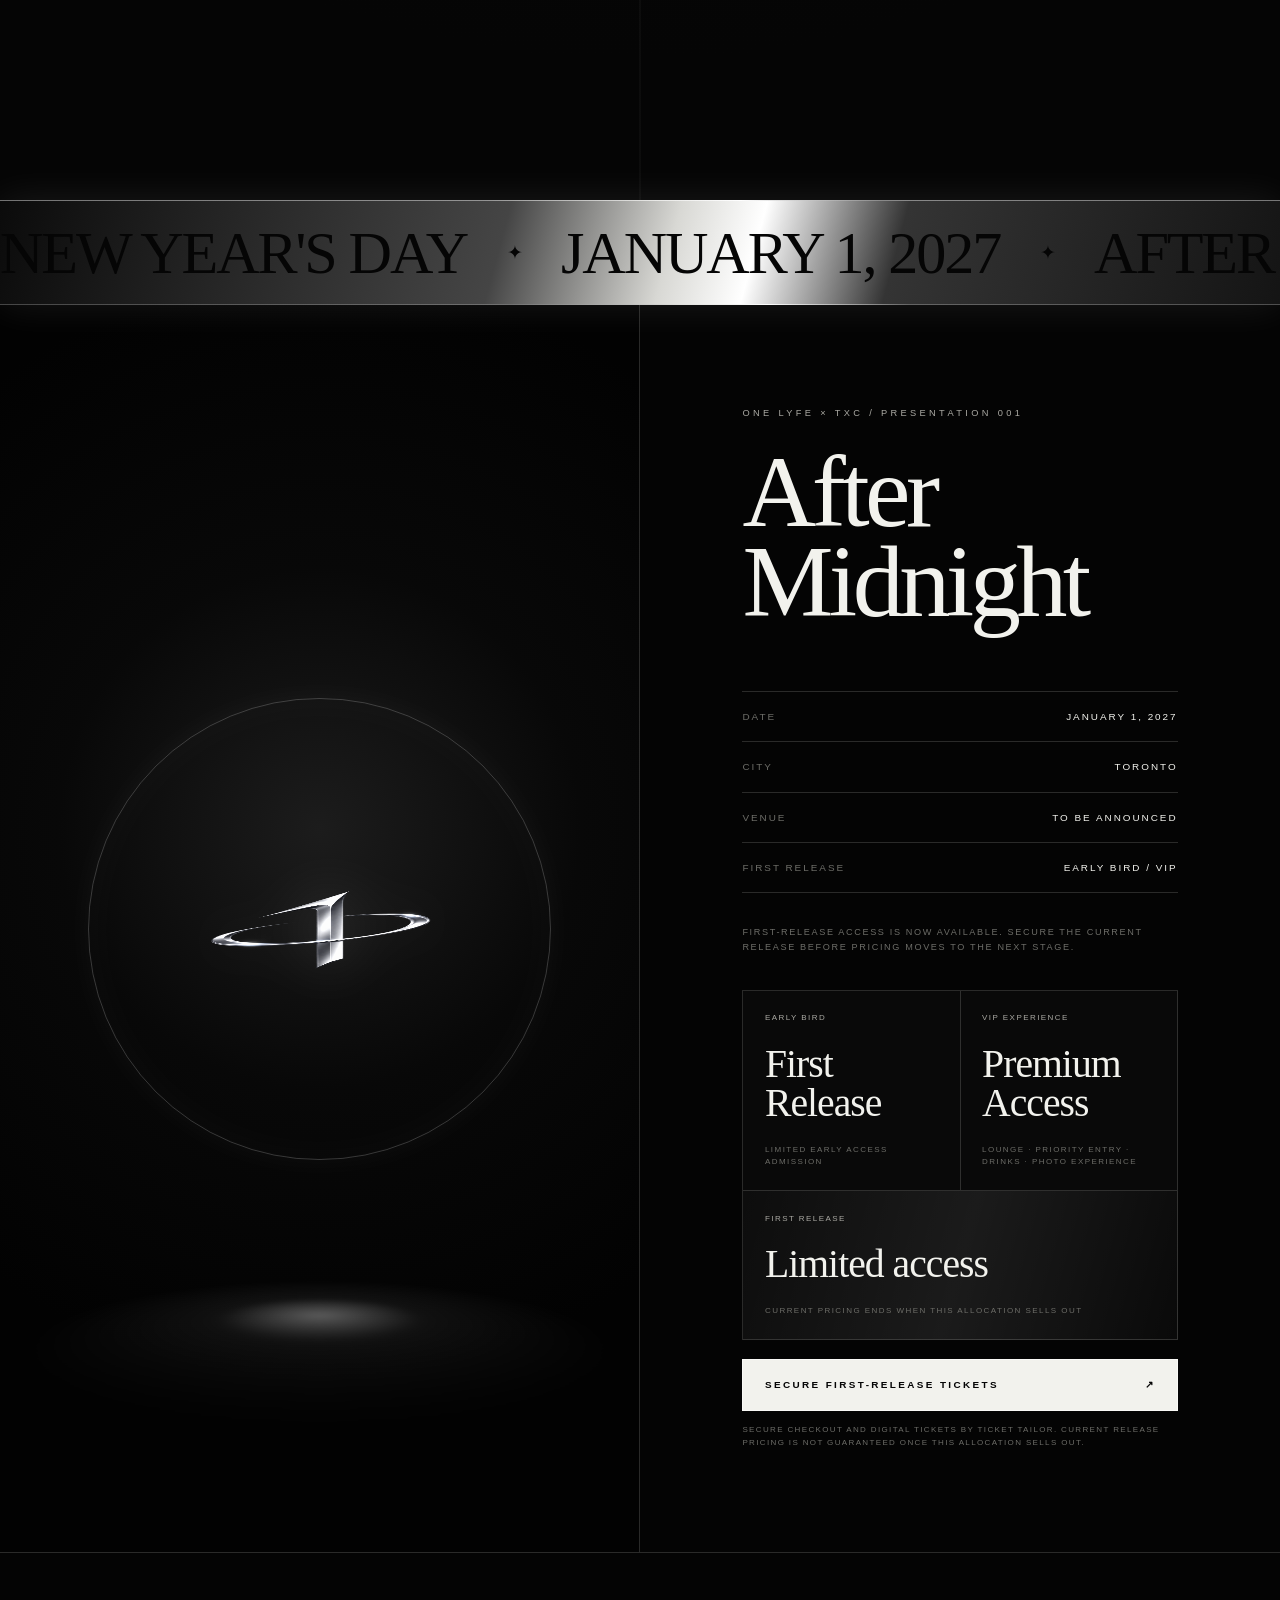
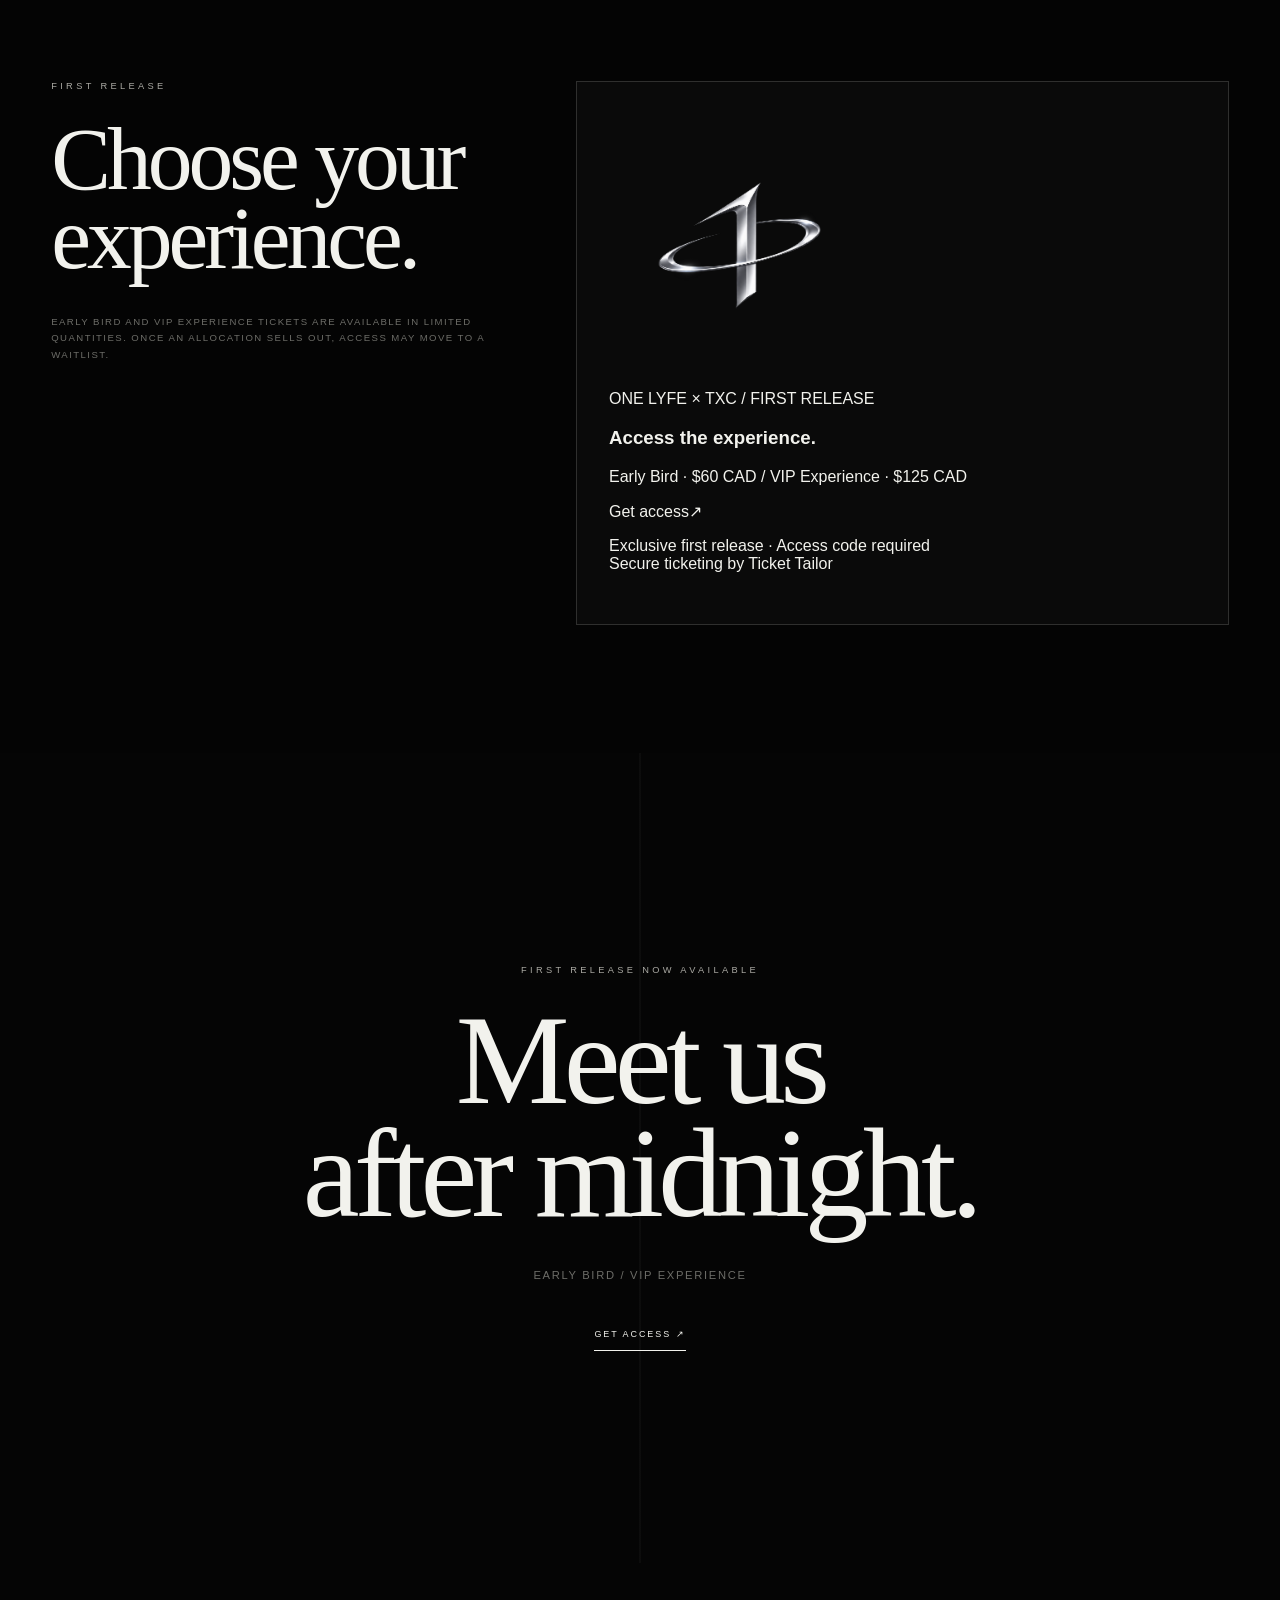
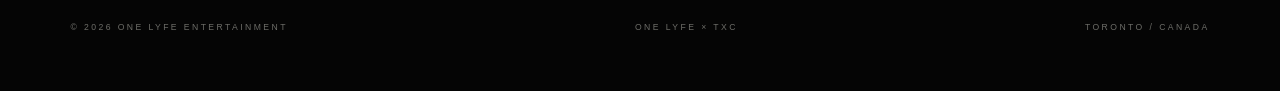
==== commit d379b142: "Replace inline ticket gate with branded Ticket Tailor popup entry" ====
--- a/index.html
+++ b/index.html
@@ -12,8 +12,9 @@
     <meta property="og:image" content="https://onelyfetxc.com/orbital-logo.png" />
     <title>AFTER MIDNIGHT — ONE LYFE × TXC</title>
     <link rel="icon" href="orbital-logo.png" type="image/png" />
-    <link rel="stylesheet" href="styles.css?v=20261118-5" />
-    <script src="script.js?v=20261118-1" defer></script>
+    <link rel="stylesheet" href="styles.css?v=20261118-6" />
+    <script src="https://cdn.tickettailor.com/js/TTWidget.js" defer></script>
+    <script src="script.js?v=20261118-2" defer></script>
   </head>
   <body>
     <a class="skip-link" href="#main">Skip to the event</a>
@@ -51,12 +52,12 @@
         </div>
         <div class="hero-offer reveal" aria-label="First-release ticket types">
           <div class="hero-ticket-types">
-            <a href="#checkout">Early Bird <span aria-hidden="true">↗</span></a>
-            <a href="#checkout">VIP Experience <span aria-hidden="true">↗</span></a>
+            <a href="https://buytickets.at/onelyfetxc/2536275" data-ticket-checkout>Early Bird <span aria-hidden="true">↗</span></a>
+            <a href="https://buytickets.at/onelyfetxc/2536275" data-ticket-checkout>VIP Experience <span aria-hidden="true">↗</span></a>
           </div>
           <p class="hero-ticket-warning"><strong>Limited availability.</strong> Tickets may sell out and require joining the waitlist.</p>
         </div>
-        <a class="scroll-cue" href="#checkout"><span>Secure first release</span><span aria-hidden="true">↗</span></a>
+        <a class="scroll-cue" href="https://buytickets.at/onelyfetxc/2536275" data-ticket-checkout><span>Secure first release</span><span aria-hidden="true">↗</span></a>
         <p class="edition">001 / NYD 2027</p>
       </section>
       <section class="manifesto" id="details" aria-labelledby="manifesto-title">
@@ -104,7 +105,7 @@
             </article>
           </div>
           <div class="ticket-actions" id="tickets" data-reveal>
-            <a class="ticket-button" href="#checkout"><span>Secure first-release tickets</span><span aria-hidden="true">↗</span></a>
+            <a class="ticket-button" href="https://buytickets.at/onelyfetxc/2536275" data-ticket-checkout><span>Secure first-release tickets</span><span aria-hidden="true">↗</span></a>
             <p>Secure checkout and digital tickets by Ticket Tailor. Current release pricing is not guaranteed once this allocation sells out.</p>
           </div>
         </div>
@@ -116,28 +117,19 @@
           <p data-reveal>Early Bird and VIP Experience tickets are available in limited quantities. Once an allocation sells out, access may move to a waitlist.</p>
         </div>
         <div class="ticket-widget-shell" data-reveal>
-          <!-- Ticket Tailor Widget -->
-          <div class="tt-widget">
-            <div class="tt-widget-fallback">
-              <p><a href="https://buytickets.at/onelyfetxc/2536275">Open secure ticket checkout</a></p>
-            </div>
-            <script src="https://app.tickettailorassets.com/js/widgets/min/widget.js"
-              data-url="https://www.tickettailor.com/events/onelyfetxc/2536275"
-              data-type="inline"
-              data-inline-minimal="true"
-              data-inline-show-logo="false"
-              data-inline-bg-fill="false"
-              data-inline-inherit-ref-from-url-param=""
-              data-inline-ref="website_widget"></script>
-          </div>
-          <!-- End Ticket Tailor Widget -->
+          <img class="ticket-widget-logo" src="orbital-logo.png" alt="ONE LYFE × TXC silver orbital one logo" width="260" height="260" />
+          <p class="ticket-widget-label">ONE LYFE × TXC / FIRST RELEASE</p>
+          <h3>Access the experience.</h3>
+          <p class="ticket-widget-description">Early Bird · $60 CAD <span aria-hidden="true">/</span> VIP Experience · $125 CAD</p>
+          <a class="ticket-widget-cta" href="https://buytickets.at/onelyfetxc/2536275" data-ticket-checkout><span>Get access</span><span aria-hidden="true">↗</span></a>
+          <p class="ticket-widget-footnote">Exclusive first release · Access code required<br />Secure ticketing by Ticket Tailor</p>
         </div>
       </section>
       <section class="closing" aria-labelledby="closing-title">
         <p class="eyebrow" data-reveal>First release now available</p>
         <h2 id="closing-title" data-reveal>Meet us<br />after midnight.</h2>
         <p data-reveal>Early Bird / VIP Experience</p>
-        <a href="#checkout">Get access <span aria-hidden="true">↗</span></a>
+        <a href="https://buytickets.at/onelyfetxc/2536275" data-ticket-checkout>Get access <span aria-hidden="true">↗</span></a>
       </section>
     </main>
     <footer class="site-footer">
--- a/styles.css
+++ b/styles.css
@@ -105,6 +105,16 @@
 .ticket-button:hover::before, .ticket-button:focus-visible::before { transform: translateX(0); }
 .ticket-actions > p { margin: .85rem 0 0; color: var(--muted); font-size: .5rem; line-height: 1.6; letter-spacing: .17em; text-transform: uppercase; }
 
+
+.ticket-checkout { position: relative; z-index: 2; display: grid; grid-template-columns: minmax(18rem, .8fr) minmax(22rem, 1.2fr); gap: clamp(2.5rem, 7vw, 8rem); padding: clamp(6rem, 10vw, 10rem) max(var(--edge), 2rem); border-top: 1px solid var(--line); background: rgba(5,5,5,.92); }
+.ticket-checkout-heading { align-self: start; position: sticky; top: 3rem; }
+.ticket-checkout h2 { margin: 1.8rem 0 0; font-family: Didot, "Bodoni 72", "Times New Roman", serif; font-size: clamp(3.6rem, 7vw, 7rem); font-weight: 400; line-height: .88; letter-spacing: -.045em; }
+.ticket-checkout-heading > p:last-child { max-width: 31rem; margin: 2.25rem 0 0; color: var(--muted); font-size: .6rem; line-height: 1.75; letter-spacing: .15em; text-transform: uppercase; }
+.ticket-widget-shell { min-height: 34rem; padding: clamp(1rem, 2.5vw, 2rem); border: 1px solid var(--line); background: #0a0a0a; overflow: hidden; }
+.tt-widget, .tt-widget iframe { width: 100% !important; }
+.tt-widget-fallback { display: grid; min-height: 28rem; place-items: center; }
+.tt-widget-fallback a { display: inline-flex; padding: 1rem 1.2rem; border: 1px solid var(--white); font-size: .58rem; letter-spacing: .18em; text-transform: uppercase; }
+
 .closing { position: relative; min-height: 90svh; display: grid; place-content: center; padding: 8rem max(var(--edge), 2rem); text-align: center; overflow: hidden; }
 .closing h2 { position: relative; z-index: 2; }
 .closing h2 + p { position: relative; z-index: 2; margin: 2.5rem 0 0; color: var(--muted); font-size: .7rem; letter-spacing: .15em; text-transform: uppercase; }
@@ -171,6 +181,10 @@
   .ticket-incentives { grid-template-columns: 1fr; }
   .ticket-incentives .release-note { grid-column: auto; }
   dl div { grid-template-columns: 6rem 1fr; gap: 1rem; }
+  .ticket-checkout { grid-template-columns: 1fr; padding: 5rem 2rem; }
+  .ticket-checkout-heading { position: static; }
+  .ticket-checkout h2 { font-size: clamp(3.5rem, 16vw, 5.5rem); }
+  .ticket-widget-shell { min-height: 38rem; padding: .65rem; }
   .closing h2 { font-size: clamp(4rem, 18vw, 6.5rem); }
   .site-footer { min-height: 10rem; flex-direction: column; justify-content: center; text-align: center; }
   .site-footer p:nth-child(2) { order: -1; color: var(--silver); }
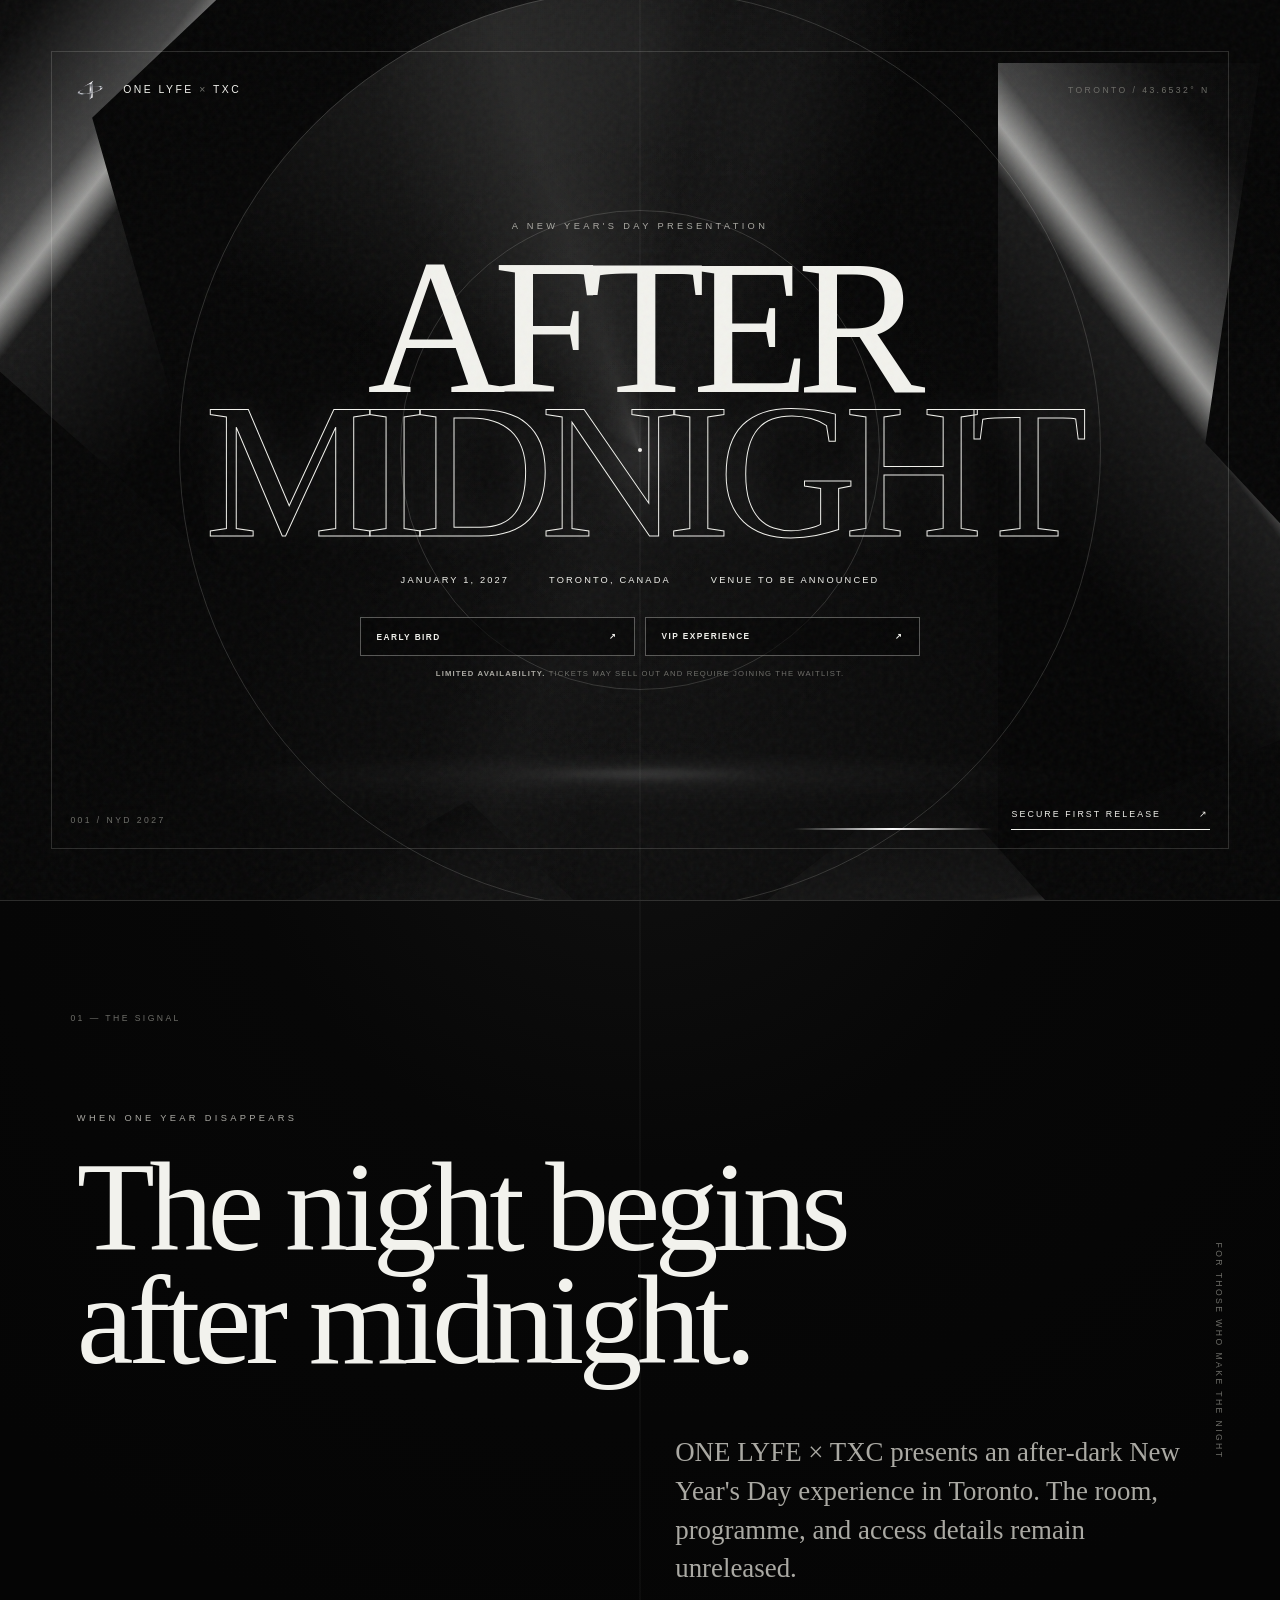
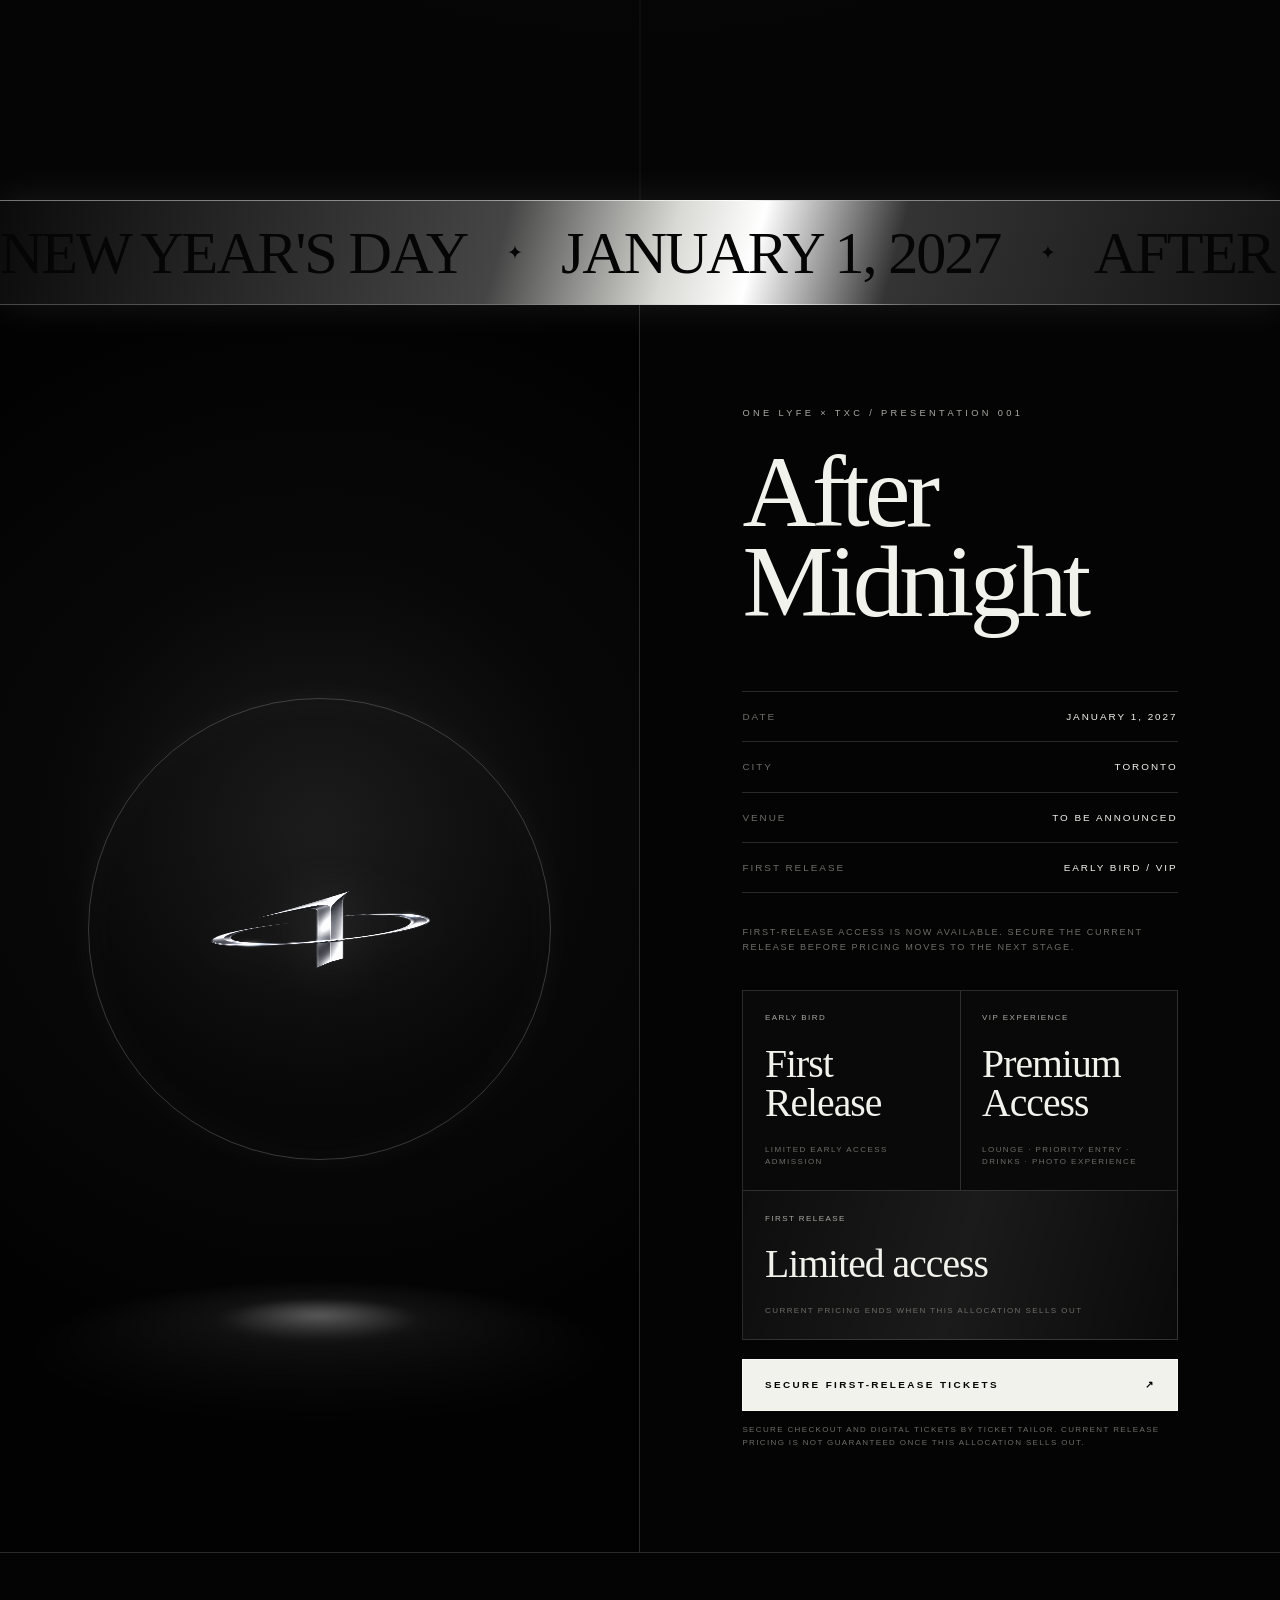
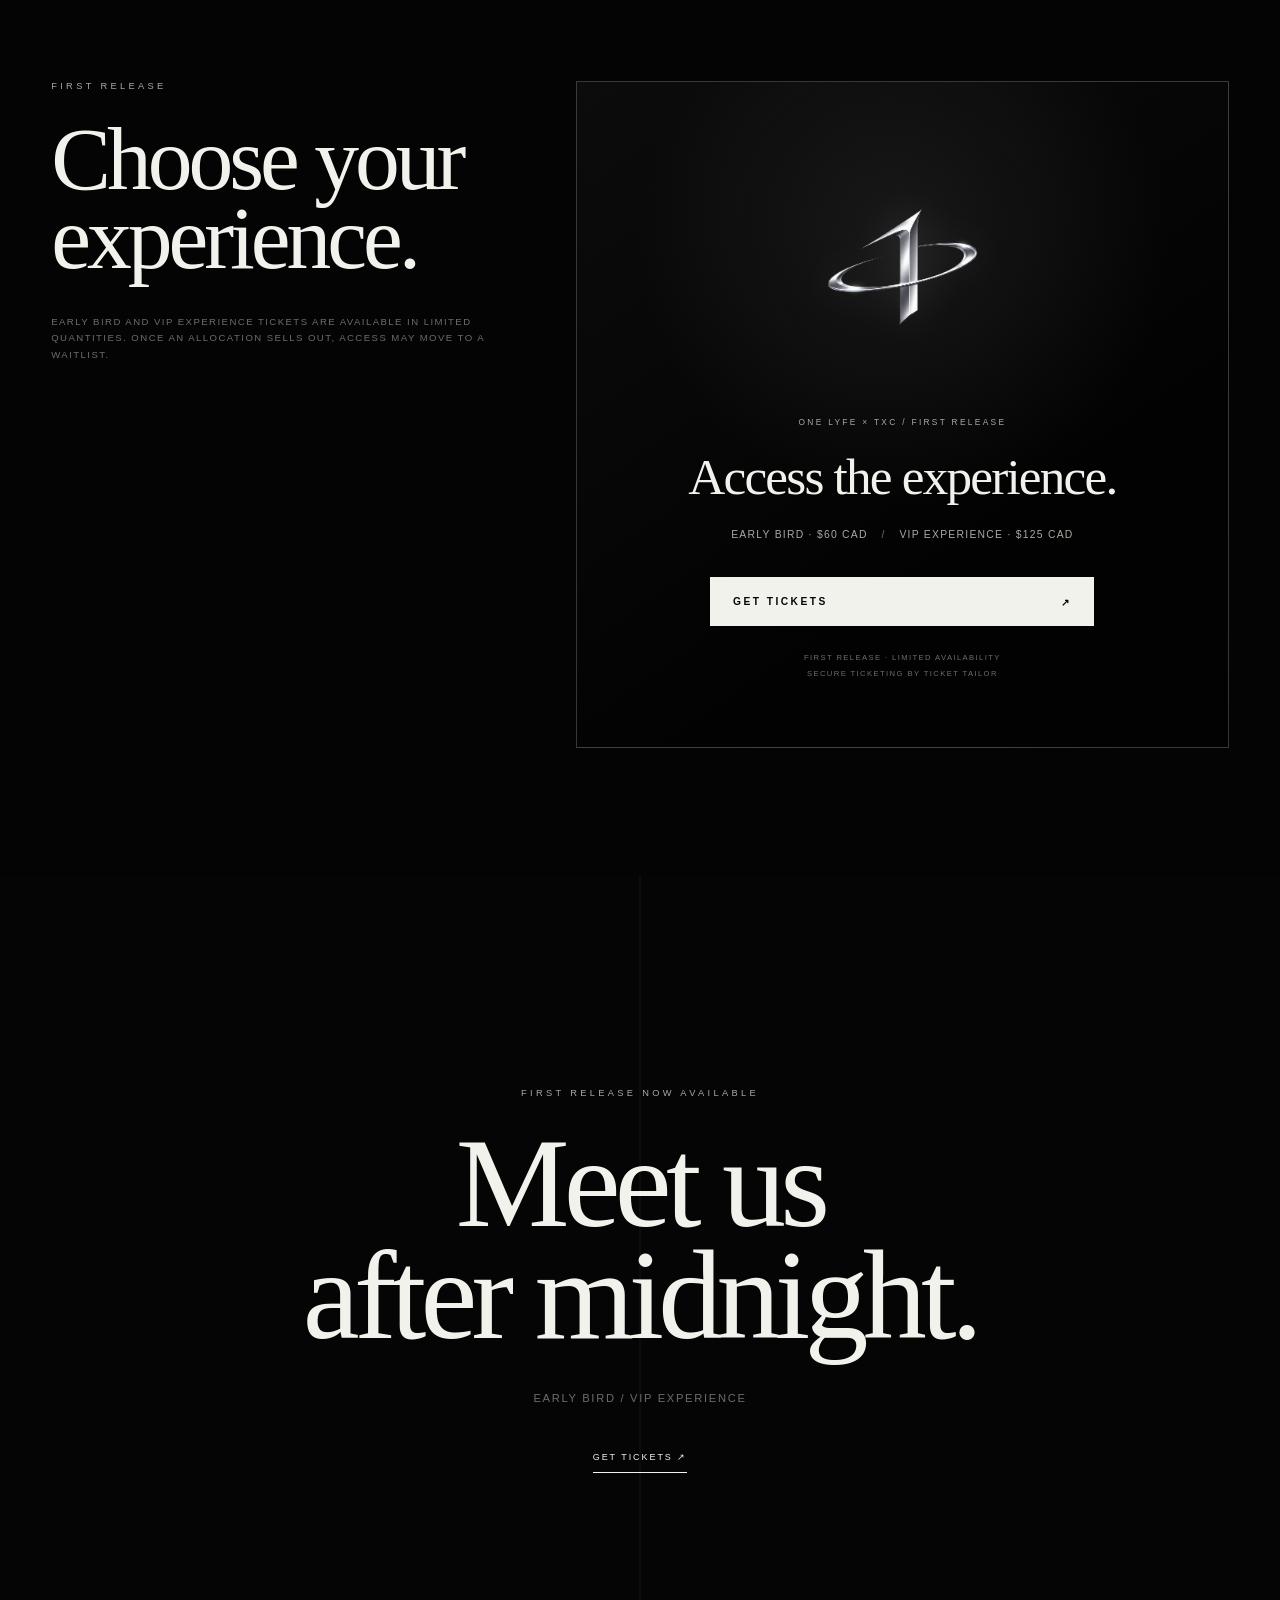
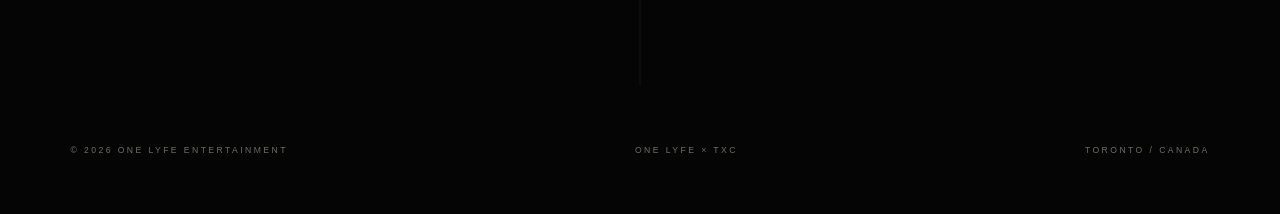
==== commit a198fde6: "Remove access-code messaging and rename ticket CTAs for public sales" ====
--- a/index.html
+++ b/index.html
@@ -121,15 +121,15 @@
           <p class="ticket-widget-label">ONE LYFE × TXC / FIRST RELEASE</p>
           <h3>Access the experience.</h3>
           <p class="ticket-widget-description">Early Bird · $60 CAD <span aria-hidden="true">/</span> VIP Experience · $125 CAD</p>
-          <a class="ticket-widget-cta" href="https://buytickets.at/onelyfetxc/2536275" data-ticket-checkout><span>Get access</span><span aria-hidden="true">↗</span></a>
-          <p class="ticket-widget-footnote">Exclusive first release · Access code required<br />Secure ticketing by Ticket Tailor</p>
+          <a class="ticket-widget-cta" href="https://buytickets.at/onelyfetxc/2536275" data-ticket-checkout><span>Get tickets</span><span aria-hidden="true">↗</span></a>
+          <p class="ticket-widget-footnote">First release · Limited availability<br />Secure ticketing by Ticket Tailor</p>
         </div>
       </section>
       <section class="closing" aria-labelledby="closing-title">
         <p class="eyebrow" data-reveal>First release now available</p>
         <h2 id="closing-title" data-reveal>Meet us<br />after midnight.</h2>
         <p data-reveal>Early Bird / VIP Experience</p>
-        <a href="https://buytickets.at/onelyfetxc/2536275" data-ticket-checkout>Get access <span aria-hidden="true">↗</span></a>
+        <a href="https://buytickets.at/onelyfetxc/2536275" data-ticket-checkout>Get tickets <span aria-hidden="true">↗</span></a>
       </section>
     </main>
     <footer class="site-footer">
--- a/styles.css
+++ b/styles.css
@@ -110,10 +110,15 @@
 .ticket-checkout-heading { align-self: start; position: sticky; top: 3rem; }
 .ticket-checkout h2 { margin: 1.8rem 0 0; font-family: Didot, "Bodoni 72", "Times New Roman", serif; font-size: clamp(3.6rem, 7vw, 7rem); font-weight: 400; line-height: .88; letter-spacing: -.045em; }
 .ticket-checkout-heading > p:last-child { max-width: 31rem; margin: 2.25rem 0 0; color: var(--muted); font-size: .6rem; line-height: 1.75; letter-spacing: .15em; text-transform: uppercase; }
-.ticket-widget-shell { min-height: 34rem; padding: clamp(1rem, 2.5vw, 2rem); border: 1px solid var(--line); background: #0a0a0a; overflow: hidden; }
-.tt-widget, .tt-widget iframe { width: 100% !important; }
-.tt-widget-fallback { display: grid; min-height: 28rem; place-items: center; }
-.tt-widget-fallback a { display: inline-flex; padding: 1rem 1.2rem; border: 1px solid var(--white); font-size: .58rem; letter-spacing: .18em; text-transform: uppercase; }
+.ticket-widget-shell { min-height: 38rem; display: flex; flex-direction: column; align-items: center; justify-content: center; padding: clamp(2.25rem, 5vw, 5rem) clamp(1.1rem, 3vw, 3rem); border: 1px solid rgba(242,242,237,.22); background: radial-gradient(circle at 50% 24%, rgba(125,125,125,.15), transparent 44%), linear-gradient(145deg, #0c0c0c, #020202 68%); text-align: center; }
+.ticket-widget-logo { width: clamp(10rem, 20vw, 15rem); height: auto; aspect-ratio: 1; object-fit: contain; margin-bottom: 1.4rem; filter: drop-shadow(0 0 1.25rem rgba(255,255,255,.12)); }
+.ticket-widget-label { color: var(--silver); font-size: .52rem; letter-spacing: .28em; text-transform: uppercase; }
+.ticket-widget-shell h3 { margin: 1rem 0 0; font: 400 clamp(2.6rem, 4vw, 4.6rem)/1 Didot, "Bodoni 72", "Times New Roman", serif; letter-spacing: -.035em; }
+.ticket-widget-description { margin: 1.5rem 0 2rem; color: var(--silver); font-size: .65rem; line-height: 1.8; letter-spacing: .12em; text-transform: uppercase; }
+.ticket-widget-description span { padding: 0 .6rem; color: var(--muted); }
+.ticket-widget-cta { display: flex; align-items: center; justify-content: space-between; gap: 2rem; width: min(100%, 24rem); padding: 1.1rem 1.35rem; border: 1px solid var(--white); background: var(--white); color: var(--black); font-size: .64rem; font-weight: 600; letter-spacing: .24em; text-transform: uppercase; transition: background .25s, color .25s; }
+.ticket-widget-cta:hover, .ticket-widget-cta:focus-visible { color: var(--white); background: transparent; }
+.ticket-widget-footnote { margin: 1.5rem 0 0; color: var(--muted); font-size: .48rem; line-height: 2.1; letter-spacing: .18em; text-transform: uppercase; }
 
 .closing { position: relative; min-height: 90svh; display: grid; place-content: center; padding: 8rem max(var(--edge), 2rem); text-align: center; overflow: hidden; }
 .closing h2 { position: relative; z-index: 2; }
@@ -184,7 +189,8 @@
   .ticket-checkout { grid-template-columns: 1fr; padding: 5rem 2rem; }
   .ticket-checkout-heading { position: static; }
   .ticket-checkout h2 { font-size: clamp(3.5rem, 16vw, 5.5rem); }
-  .ticket-widget-shell { min-height: 38rem; padding: .65rem; }
+  .ticket-widget-shell { min-height: 33rem; padding: 2.5rem 1rem; }
+  .ticket-widget-description span { padding: 0 .3rem; }
   .closing h2 { font-size: clamp(4rem, 18vw, 6.5rem); }
   .site-footer { min-height: 10rem; flex-direction: column; justify-content: center; text-align: center; }
   .site-footer p:nth-child(2) { order: -1; color: var(--silver); }
